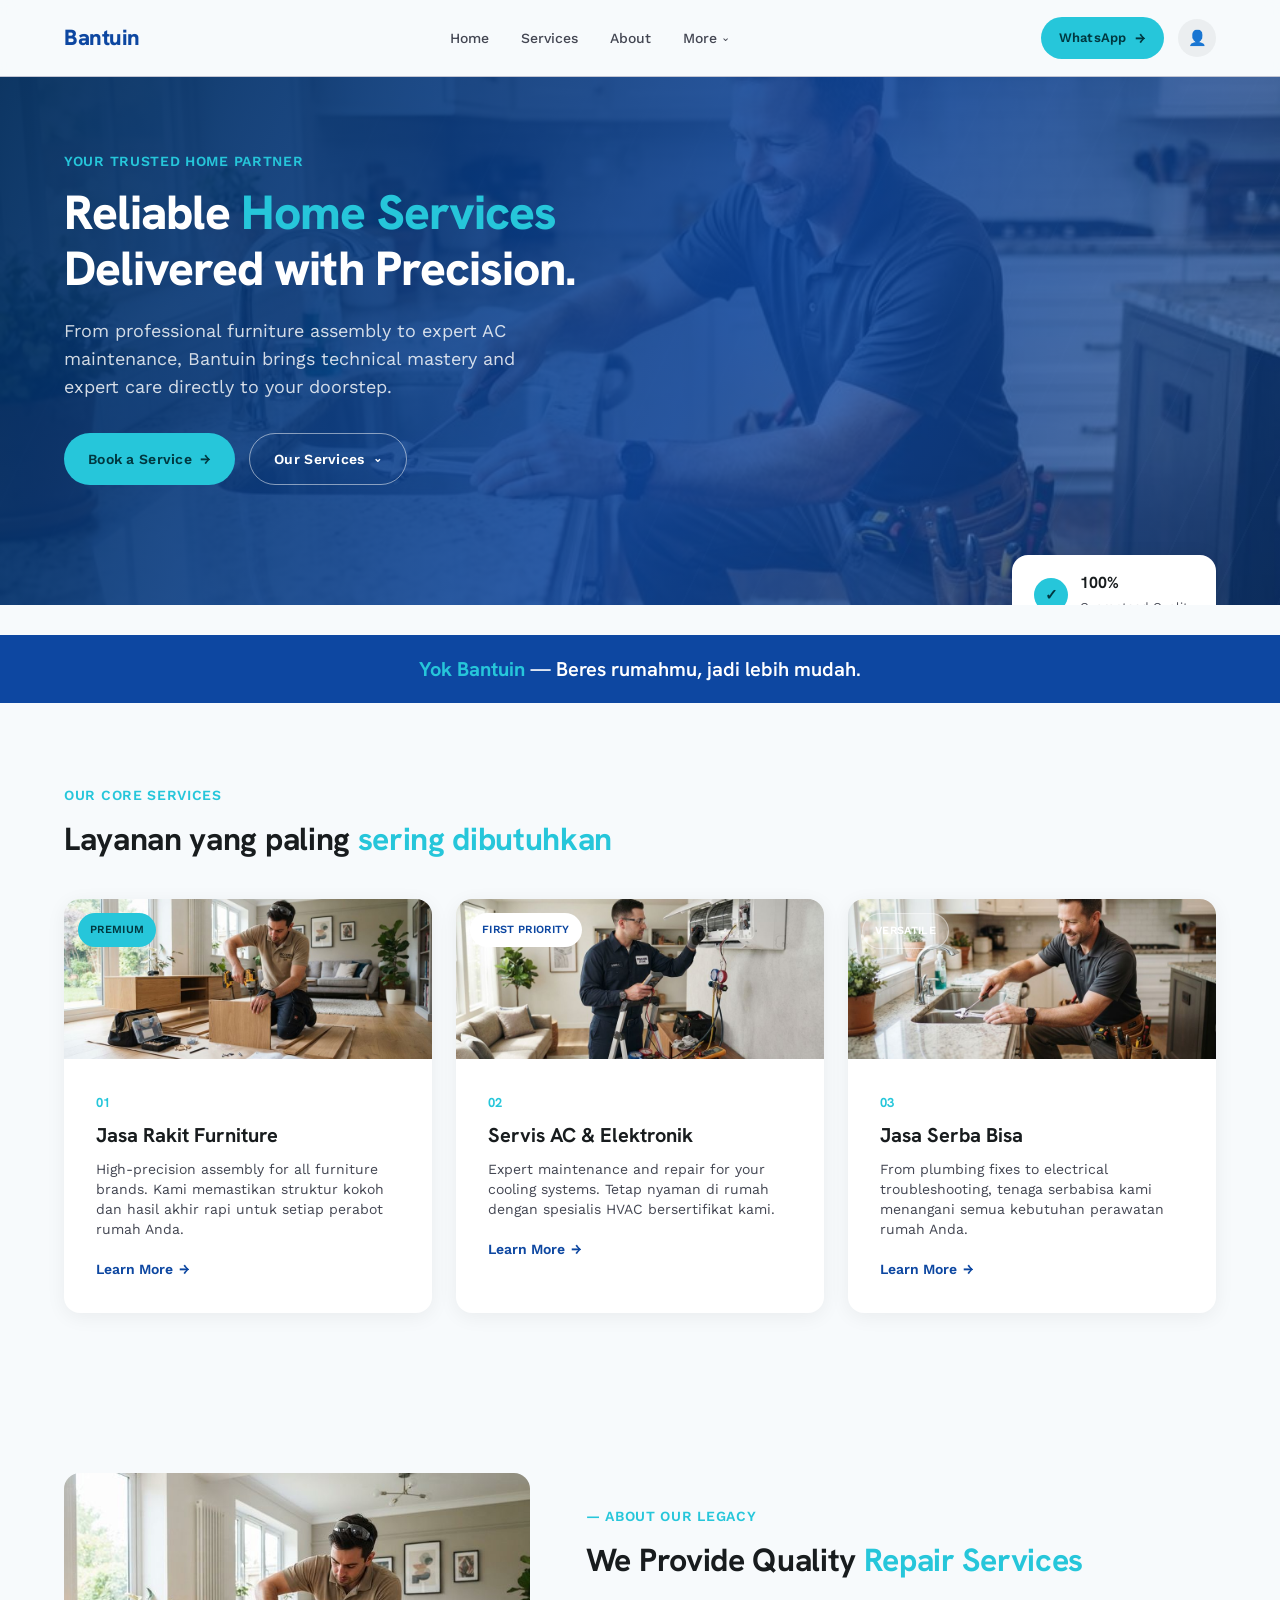
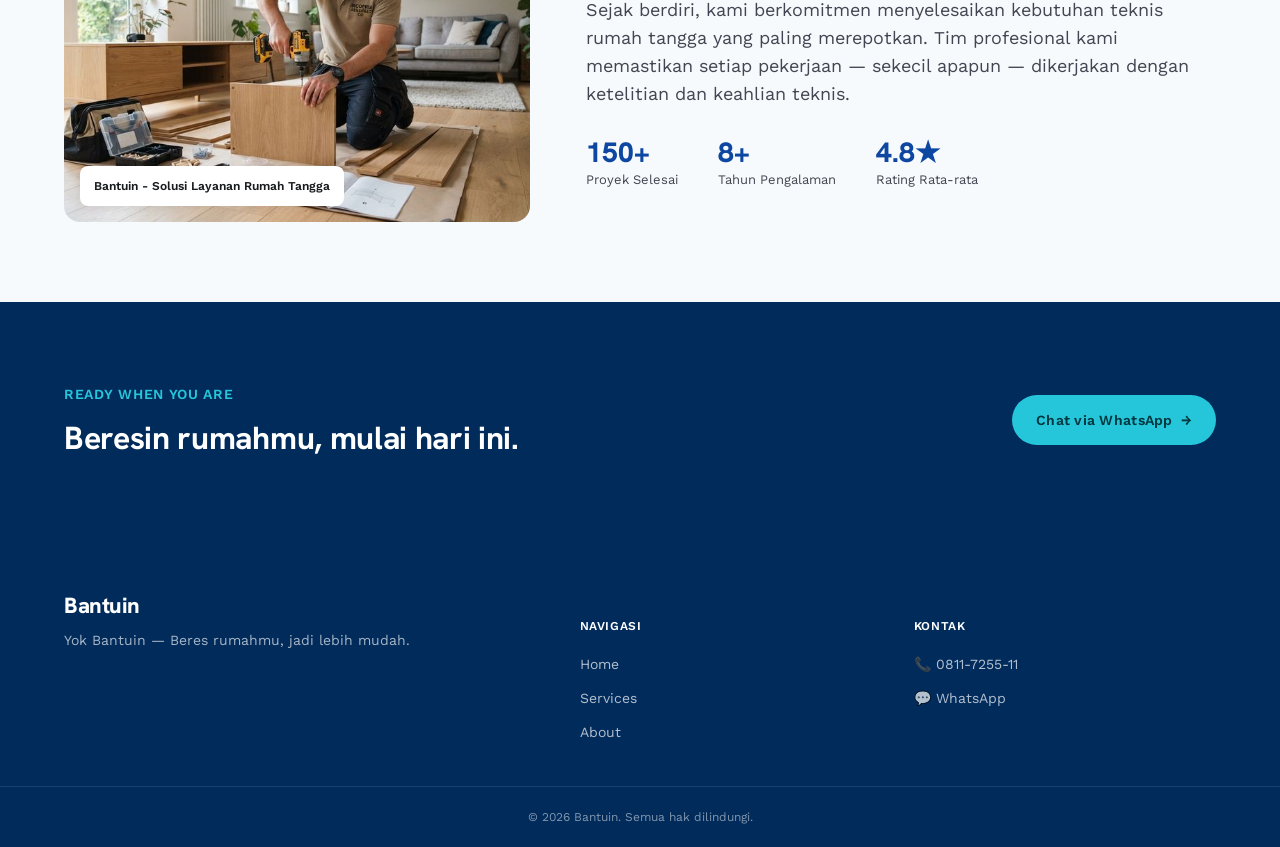
==== index.html @ ab995226 "Add files via upload" ====
<!DOCTYPE html>
<html lang="id">
<head>
<meta charset="UTF-8" />
<meta name="viewport" content="width=device-width, initial-scale=1.0" />
<title>Bantuin — Reliable Home Services, Delivered with Precision</title>
<link rel="preconnect" href="https://fonts.googleapis.com" />
<link rel="preconnect" href="https://fonts.gstatic.com" crossorigin />
<link href="https://fonts.googleapis.com/css2?family=Hanken+Grotesk:wght@600;700;800&family=Work+Sans:wght@400;500;600&display=swap" rel="stylesheet" />
<link rel="stylesheet" href="css/style.css" />
</head>
<body>

<header class="header">
  <div class="container header-inner">
    <a href="#" class="logo">Bantuin</a>
    <nav class="nav">
      <a href="#home">Home</a>
      <a href="#services">Services</a>
      <a href="#about">About</a>
      <div class="nav-more">
        More <span class="chev">⌄</span>
      </div>
    </nav>
    <div class="header-actions">
      <a class="btn btn-wa" href="https://wa.me/62811725511" target="_blank" rel="noopener">
        WhatsApp <span class="arrow">→</span>
      </a>
      <a class="icon-btn" href="#" aria-label="Akun">👤</a>
    </div>
  </div>
</header>

<main>

  <section class="hero" id="home">
    <div class="hero-bg">
      <img src="images/handyman.jpg" alt="Teknisi Bantuin sedang memperbaiki keran dapur" class="hero-bg-photo" />
      <div class="hero-bg-overlay"></div>
    </div>
    <div class="container hero-inner">
      <div class="hero-copy">
        <span class="eyebrow eyebrow-light">Your Trusted Home Partner</span>
        <h1 class="hero-title">
          Reliable <span class="accent">Home Services</span><br />
          Delivered with Precision.
        </h1>
        <p class="hero-sub">
          From professional furniture assembly to expert AC maintenance, Bantuin
          brings technical mastery and expert care directly to your doorstep.
        </p>
        <div class="hero-actions">
          <a class="btn btn-primary" href="#services">Book a Service <span class="arrow">→</span></a>
          <a class="btn btn-outline-light" href="#services">Our Services <span class="chev">⌄</span></a>
        </div>
      </div>
    </div>

    <div class="hero-badge">
      <span class="badge-icon">✓</span>
      <div>
        <div class="badge-title">100%</div>
        <div class="badge-sub">Guaranteed Quality</div>
      </div>
    </div>
  </section>

  <section class="tagline-banner">
    <div class="container">
      <p><strong>Yok Bantuin</strong> — Beres rumahmu, jadi lebih mudah.</p>
    </div>
  </section>

  <section class="section services" id="services">
    <div class="container">
      <span class="eyebrow">Our Core Services</span>
      <h2 class="section-title">Layanan yang paling <span class="accent">sering dibutuhkan</span></h2>

      <div class="service-grid">

        <article class="service-card">
          <div class="card-watermark">01</div>
          <div class="card-media">
            <span class="chip chip-premium">Premium</span>
            <img src="images/rakit-furniture.jpg" alt="Teknisi merakit furniture di rumah pelanggan" class="card-photo" />
          </div>
          <div class="card-body">
            <div class="card-num">01</div>
            <h3>Jasa Rakit Furniture</h3>
            <p>High-precision assembly for all furniture brands. Kami memastikan struktur kokoh dan hasil akhir rapi untuk setiap perabot rumah Anda.</p>
            <a class="learn-more" href="#">Learn More <span class="arrow">→</span></a>
          </div>
        </article>

        <article class="service-card">
          <div class="card-watermark">02</div>
          <div class="card-media">
            <span class="chip chip-priority">First Priority</span>
            <img src="images/servis-ac.jpg" alt="Teknisi memperbaiki dan servis unit AC" class="card-photo" />
          </div>
          <div class="card-body">
            <div class="card-num">02</div>
            <h3>Servis AC &amp; Elektronik</h3>
            <p>Expert maintenance and repair for your cooling systems. Tetap nyaman di rumah dengan spesialis HVAC bersertifikat kami.</p>
            <a class="learn-more" href="#">Learn More <span class="arrow">→</span></a>
          </div>
        </article>

        <article class="service-card">
          <div class="card-watermark">03</div>
          <div class="card-media">
            <span class="chip chip-versatile">Versatile</span>
            <img src="images/handyman.jpg" alt="Tukang serba bisa memperbaiki keran di dapur" class="card-photo" />
          </div>
          <div class="card-body">
            <div class="card-num">03</div>
            <h3>Jasa Serba Bisa</h3>
            <p>From plumbing fixes to electrical troubleshooting, tenaga serbabisa kami menangani semua kebutuhan perawatan rumah Anda.</p>
            <a class="learn-more" href="#">Learn More <span class="arrow">→</span></a>
          </div>
        </article>

      </div>
    </div>
  </section>

  <section class="section about" id="about">
    <div class="container about-grid">
      <div class="about-media">
        <img src="images/rakit-furniture.jpg" alt="Teknisi Bantuin merakit furniture dengan teliti" class="about-photo" />
        <div class="about-caption">Bantuin - Solusi Layanan Rumah Tangga</div>
      </div>
      <div class="about-copy">
        <span class="eyebrow">— About Our Legacy</span>
        <h2 class="section-title">We Provide Quality <span class="accent">Repair Services</span></h2>
        <p class="body-lg">
          Sejak berdiri, kami berkomitmen menyelesaikan kebutuhan teknis rumah tangga
          yang paling merepotkan. Tim profesional kami memastikan setiap pekerjaan —
          sekecil apapun — dikerjakan dengan ketelitian dan keahlian teknis.
        </p>
        <div class="about-stats">
          <div class="stat">
            <div class="stat-num">150+</div>
            <div class="stat-label">Proyek Selesai</div>
          </div>
          <div class="stat">
            <div class="stat-num">8+</div>
            <div class="stat-label">Tahun Pengalaman</div>
          </div>
          <div class="stat">
            <div class="stat-num">4.8★</div>
            <div class="stat-label">Rating Rata-rata</div>
          </div>
        </div>
      </div>
    </div>
  </section>

  <section class="section cta-final">
    <div class="container cta-final-inner">
      <div>
        <span class="eyebrow eyebrow-light">Ready When You Are</span>
        <h2 class="section-title cta-final-title">Beresin rumahmu, mulai hari ini.</h2>
      </div>
      <a class="btn btn-primary" href="https://wa.me/62811725511" target="_blank" rel="noopener">
        Chat via WhatsApp <span class="arrow">→</span>
      </a>
    </div>
  </section>

</main>

<footer class="footer">
  <div class="container footer-inner">
    <div class="footer-brand">
      <div class="logo logo-footer">Bantuin</div>
      <p>Yok Bantuin — Beres rumahmu, jadi lebih mudah.</p>
    </div>
    <div class="footer-col">
      <h5>Navigasi</h5>
      <a href="#home">Home</a>
      <a href="#services">Services</a>
      <a href="#about">About</a>
    </div>
    <div class="footer-col">
      <h5>Kontak</h5>
      <a href="tel:+62811725511">📞 0811-7255-11</a>
      <a href="https://wa.me/62811725511">💬 WhatsApp</a>
    </div>
  </div>
  <div class="footer-bottom">© 2026 Bantuin. Semua hak dilindungi.</div>
</footer>

</body>
</html>
---- css/style.css ----
:root {
  /* ---- Warna (dari DESIGN.md, prose brand section) ---- */
  --primary: #0D47A1;
  --primary-dark: #002B5B;
  --on-primary: #ffffff;
  --secondary: #26C6DA;
  --on-secondary: #003840;
  --tertiary: #002B5B;
  --on-tertiary: #ffffff;
  --neutral: #F4F7F9;

  /* ---- Surface tokens (dari YAML) ---- */
  --surface: #f7fafc;
  --surface-container-lowest: #ffffff;
  --surface-container-low: #f1f4f6;
  --surface-container: #ebeef0;
  --surface-container-high: #e5e9eb;
  --on-surface: #181c1e;
  --on-surface-variant: #434652;
  --outline: #737783;
  --outline-variant: #c3c6d4;

  /* ---- Radius (dari YAML) ---- */
  --radius-sm: 0.25rem;
  --radius: 0.5rem;
  --radius-md: 0.75rem;
  --radius-lg: 1rem;
  --radius-xl: 1.5rem;
  --radius-full: 9999px;

  /* ---- Spacing (dari YAML) ---- */
  --container-max: 1280px;
  --gutter: 24px;
  --margin-desktop: 64px;
  --margin-mobile: 20px;
  --section-gap: 80px;
  --card-padding: 32px;
}

* { box-sizing: border-box; }
html { scroll-behavior: smooth; }
body {
  margin: 0;
  background: var(--surface);
  color: var(--on-surface);
  font-family: "Work Sans", sans-serif;
  font-size: 16px;
  line-height: 24px;
}
a { text-decoration: none; color: inherit; }
h1, h2, h3 { font-family: "Hanken Grotesk", sans-serif; margin: 0; }
p { margin: 0; }

.container {
  max-width: var(--container-max);
  margin: 0 auto;
  padding: 0 var(--margin-mobile);
}
@media (min-width: 900px) {
  .container { padding: 0 var(--margin-desktop); }
}

/* ---------- Eyebrow / label ---------- */
.eyebrow {
  display: inline-block;
  font-family: "Work Sans", sans-serif;
  font-size: 14px;
  font-weight: 600;
  letter-spacing: 0.05em;
  text-transform: uppercase;
  color: var(--secondary);
  margin-bottom: 12px;
}
.eyebrow-light { color: var(--secondary); }

.accent { color: var(--secondary); }

.section-title {
  font-size: 32px;
  font-weight: 700;
  line-height: 40px;
  letter-spacing: -0.01em;
  color: var(--on-surface);
  margin-bottom: 16px;
  max-width: 640px;
}

/* ---------- Buttons ---------- */
.btn {
  display: inline-flex;
  align-items: center;
  gap: 8px;
  padding: 13px 24px;
  border-radius: var(--radius-full);
  font-family: "Work Sans", sans-serif;
  font-weight: 600;
  font-size: 14px;
  letter-spacing: 0.02em;
  white-space: nowrap;
  border: none;
  cursor: pointer;
}
.btn-primary {
  background: var(--secondary);
  color: var(--on-secondary);
}
.btn-primary:hover { filter: brightness(0.95); }
.btn-outline-light {
  background: transparent;
  border: 1.5px solid rgba(255,255,255,0.5);
  color: #fff;
}
.btn-outline-light:hover { background: rgba(255,255,255,0.1); }
.btn-wa {
  background: var(--secondary);
  color: var(--on-secondary);
  padding: 9px 18px;
  font-size: 13px;
}
.icon-btn {
  width: 38px; height: 38px;
  border-radius: 50%;
  background: var(--surface-container);
  display: flex; align-items: center; justify-content: center;
  font-size: 15px;
}
.arrow { font-size: 14px; }
.chev { font-size: 11px; }

/* ---------- Header ---------- */
.header {
  position: sticky;
  top: 0;
  z-index: 100;
  background: rgba(247, 250, 252, 0.9);
  backdrop-filter: blur(8px);
  border-bottom: 1px solid var(--outline-variant);
}
.header-inner {
  display: flex;
  align-items: center;
  justify-content: space-between;
  height: 76px;
  gap: 20px;
}
.logo {
  font-family: "Hanken Grotesk", sans-serif;
  font-weight: 800;
  font-size: 22px;
  color: var(--primary);
  letter-spacing: -0.02em;
}
.nav {
  display: flex;
  align-items: center;
  gap: 32px;
  font-size: 14px;
  font-weight: 500;
  color: var(--on-surface-variant);
}
.nav-more { display: flex; align-items: center; gap: 4px; cursor: pointer; }
.header-actions { display: flex; align-items: center; gap: 14px; }

/* ---------- Hero ---------- */
.hero {
  position: relative;
  overflow: hidden;
  padding: 72px 0 120px;
}
.hero-bg {
  position: absolute;
  inset: 0;
  z-index: 0;
  overflow: hidden;
}
.hero-bg-photo {
  width: 100%;
  height: 100%;
  object-fit: cover;
  display: block;
}
.hero-bg-overlay {
  position: absolute;
  inset: 0;
  background:
    linear-gradient(120deg, rgba(0,43,91,0.94) 0%, rgba(13,71,161,0.85) 55%, rgba(13,71,161,0.55) 100%),
    repeating-linear-gradient(115deg, rgba(255,255,255,0.03) 0 2px, transparent 2px 60px);
}
.hero-inner { position: relative; z-index: 1; }
.hero-copy { max-width: 620px; }
.hero-title {
  font-size: 48px;
  font-weight: 800;
  line-height: 56px;
  letter-spacing: -0.02em;
  color: #fff;
  margin-bottom: 20px;
}
.hero-sub {
  font-family: "Work Sans", sans-serif;
  font-size: 18px;
  line-height: 28px;
  color: rgba(255,255,255,0.82);
  max-width: 480px;
  margin-bottom: 32px;
}
.hero-actions { display: flex; gap: 14px; flex-wrap: wrap; }

.hero-badge {
  position: absolute;
  z-index: 2;
  right: var(--margin-mobile);
  bottom: -30px;
  background: var(--surface-container-lowest);
  border-radius: var(--radius-lg);
  box-shadow: 0 4px 20px rgba(0,0,0,0.10);
  padding: 16px 22px;
  display: flex;
  align-items: center;
  gap: 12px;
}
@media (min-width: 900px) {
  .hero-badge { right: var(--margin-desktop); }
}
.badge-icon {
  width: 34px; height: 34px;
  border-radius: 50%;
  background: var(--secondary);
  color: var(--on-secondary);
  display: flex; align-items: center; justify-content: center;
  font-size: 15px; font-weight: 700;
}
.badge-title { font-family: "Hanken Grotesk", sans-serif; font-weight: 700; font-size: 16px; color: var(--on-surface); }
.badge-sub { font-size: 12px; color: var(--on-surface-variant); }

/* ---------- Tagline banner ---------- */
.tagline-banner {
  background: var(--primary);
  padding: 22px 0;
  margin-top: 30px;
}
.tagline-banner p {
  color: #fff;
  font-family: "Hanken Grotesk", sans-serif;
  font-size: 20px;
  font-weight: 600;
  text-align: center;
}
.tagline-banner strong { color: var(--secondary); }

/* ---------- Sections ---------- */
.section { padding: var(--section-gap) 0; }

/* ---------- Service cards ---------- */
.service-grid {
  display: grid;
  grid-template-columns: repeat(3, 1fr);
  gap: var(--gutter);
  margin-top: 40px;
}
.service-card {
  position: relative;
  background: var(--surface-container-lowest);
  border-radius: var(--radius-lg);
  overflow: hidden;
  box-shadow: 0 4px 20px rgba(0,0,0,0.06);
}
.card-watermark {
  position: absolute;
  top: -18px; right: 6px;
  font-family: "Hanken Grotesk", sans-serif;
  font-size: 96px;
  font-weight: 800;
  color: var(--surface-container);
  z-index: 0;
  line-height: 1;
  user-select: none;
}
.card-media {
  position: relative;
  height: 160px;
  background: linear-gradient(135deg, var(--tertiary), var(--primary));
  overflow: hidden;
}
.media-icon { font-size: 44px; display: flex; align-items: center; justify-content: center; height: 100%; }
.card-photo {
  width: 100%;
  height: 100%;
  object-fit: cover;
  display: block;
}
.chip {
  position: absolute;
  top: 14px; left: 14px;
  font-size: 11px;
  font-weight: 600;
  letter-spacing: 0.03em;
  text-transform: uppercase;
  padding: 5px 12px;
  border-radius: var(--radius-full);
}
.chip-premium { background: var(--secondary); color: var(--on-secondary); }
.chip-priority { background: #fff; color: var(--primary); }
.chip-versatile { background: rgba(255,255,255,0.2); color: #fff; border: 1px solid rgba(255,255,255,0.4); }

.card-body { position: relative; z-index: 1; padding: var(--card-padding); }
.card-num {
  font-family: "Hanken Grotesk", sans-serif;
  font-size: 13px;
  font-weight: 700;
  color: var(--secondary);
  margin-bottom: 6px;
}
.card-body h3 {
  font-size: 20px;
  font-weight: 700;
  line-height: 28px;
  margin-bottom: 10px;
  color: var(--on-surface);
}
.card-body p {
  font-size: 14px;
  line-height: 20px;
  color: var(--on-surface-variant);
  margin-bottom: 18px;
}
.learn-more {
  font-size: 14px;
  font-weight: 600;
  color: var(--primary);
  display: inline-flex;
  align-items: center;
  gap: 6px;
}

/* ---------- About ---------- */
.about-grid {
  display: grid;
  grid-template-columns: 0.85fr 1.15fr;
  gap: 56px;
  align-items: center;
}
.about-media {
  position: relative;
  background: var(--surface-container-high);
  border-radius: var(--radius-lg);
  aspect-ratio: 4 / 3;
  overflow: hidden;
}
.about-photo {
  width: 100%;
  height: 100%;
  object-fit: cover;
  display: block;
}
.about-caption {
  position: absolute;
  left: 16px; bottom: 16px;
  background: var(--surface-container-lowest);
  padding: 8px 14px;
  border-radius: var(--radius);
  font-size: 12px;
  font-weight: 600;
  color: var(--on-surface);
  box-shadow: 0 2px 10px rgba(0,0,0,0.08);
}
.about-copy .body-lg {
  font-size: 18px;
  line-height: 28px;
  color: var(--on-surface-variant);
  margin-bottom: 32px;
}
.about-stats {
  display: flex;
  gap: 40px;
}
.stat-num {
  font-family: "Hanken Grotesk", sans-serif;
  font-size: 28px;
  font-weight: 800;
  color: var(--primary);
}
.stat-label { font-size: 13px; color: var(--on-surface-variant); margin-top: 4px; }

/* ---------- CTA final ---------- */
.cta-final { background: var(--tertiary); }
.cta-final-inner {
  display: flex;
  align-items: center;
  justify-content: space-between;
  flex-wrap: wrap;
  gap: 24px;
}
.cta-final-title { color: #fff; margin-bottom: 0; }

/* ---------- Footer ---------- */
.footer {
  background: var(--primary-dark);
  color: rgba(255,255,255,0.75);
  padding-top: 56px;
}
.footer-inner {
  display: grid;
  grid-template-columns: 1.6fr 1fr 1fr;
  gap: 32px;
  padding-bottom: 32px;
}
.logo-footer { color: #fff; margin-bottom: 10px; }
.footer-brand p { font-size: 14px; color: rgba(255,255,255,0.65); }
.footer-col h5 {
  font-family: "Work Sans", sans-serif;
  font-size: 12px;
  font-weight: 600;
  letter-spacing: 0.05em;
  text-transform: uppercase;
  color: #fff;
  margin-bottom: 14px;
}
.footer-col a {
  display: block;
  font-size: 14px;
  margin-bottom: 10px;
  color: rgba(255,255,255,0.7);
}
.footer-bottom {
  border-top: 1px solid rgba(255,255,255,0.1);
  text-align: center;
  font-size: 12px;
  padding: 18px;
  color: rgba(255,255,255,0.5);
}

/* ---------- Responsive ---------- */
@media (max-width: 900px) {
  .nav { display: none; }
  .hero-title { font-size: 28px; line-height: 36px; }
  .hero-sub { font-size: 16px; line-height: 24px; }
  .service-grid { grid-template-columns: 1fr; }
  .about-grid { grid-template-columns: 1fr; }
  .footer-inner { grid-template-columns: 1fr; }
  .hero-badge { position: static; margin: 32px var(--margin-mobile) 0; }
  .hero { padding-bottom: 60px; }
}
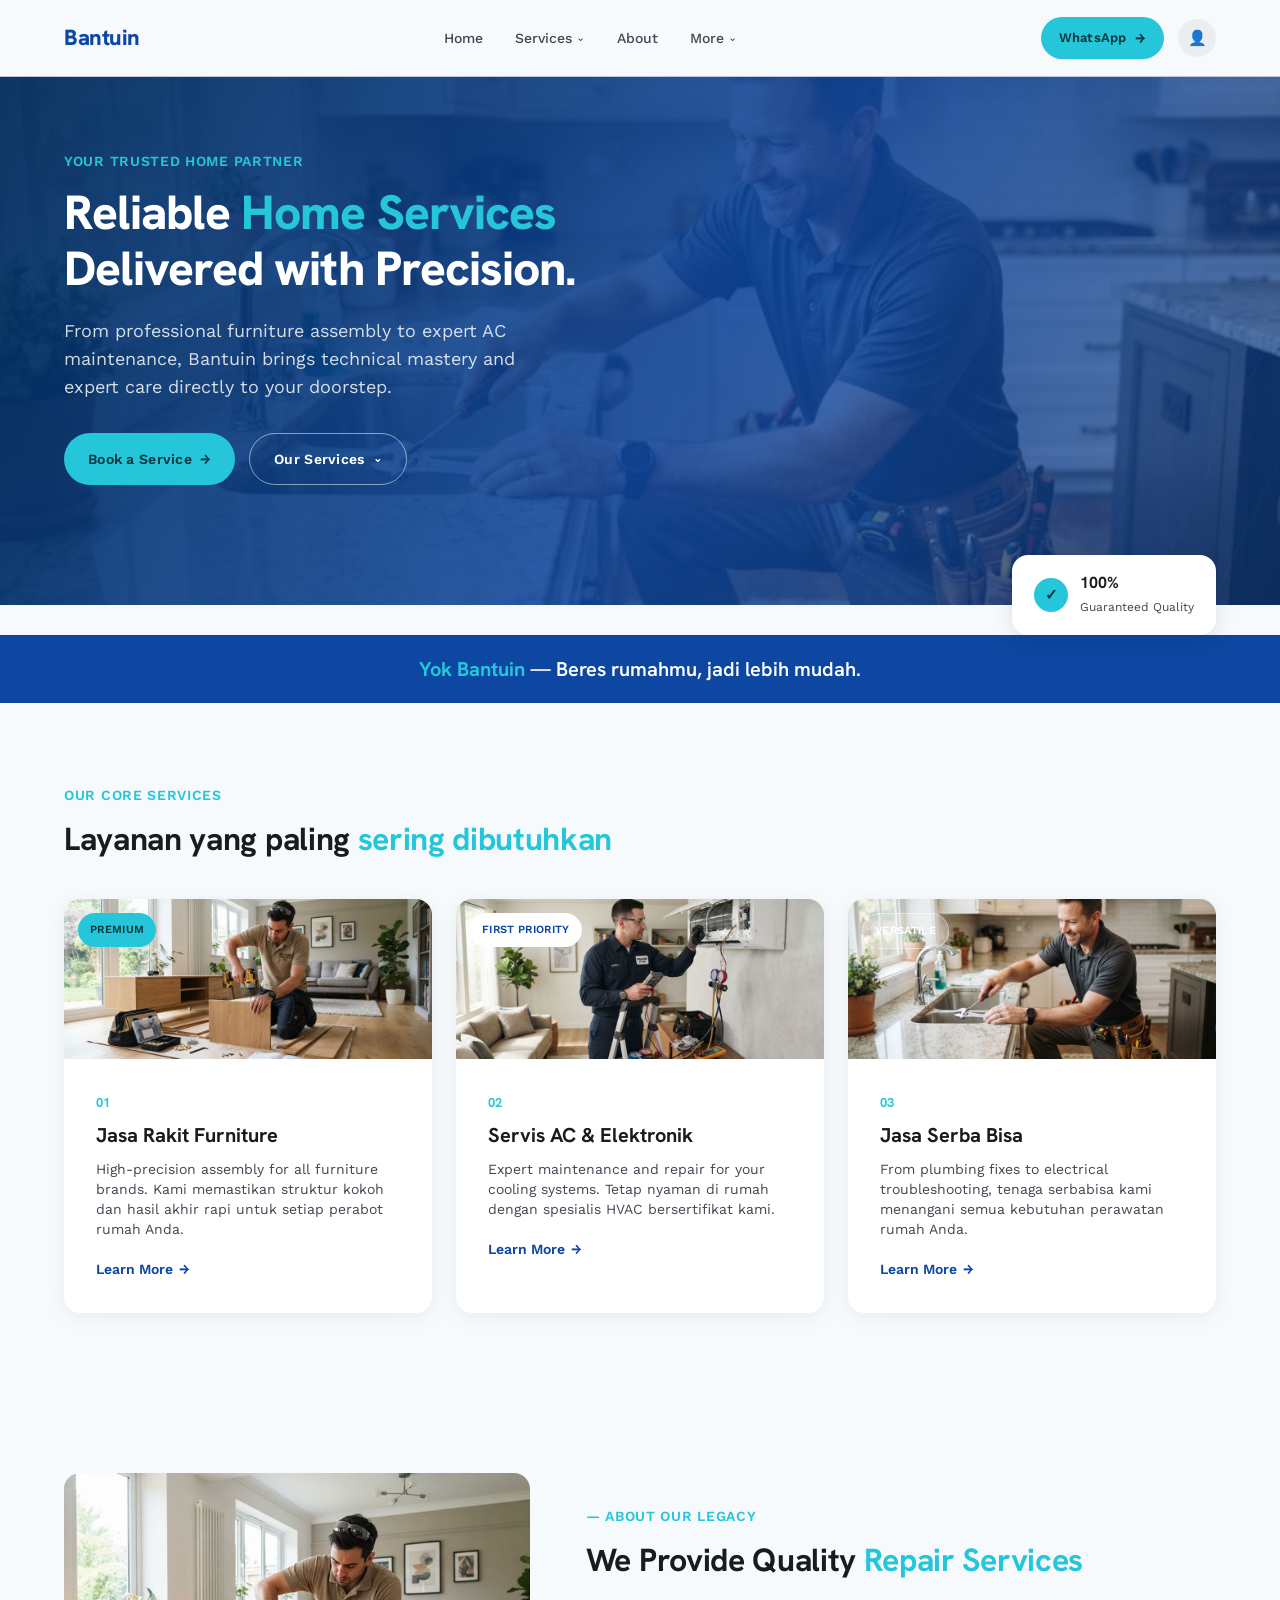
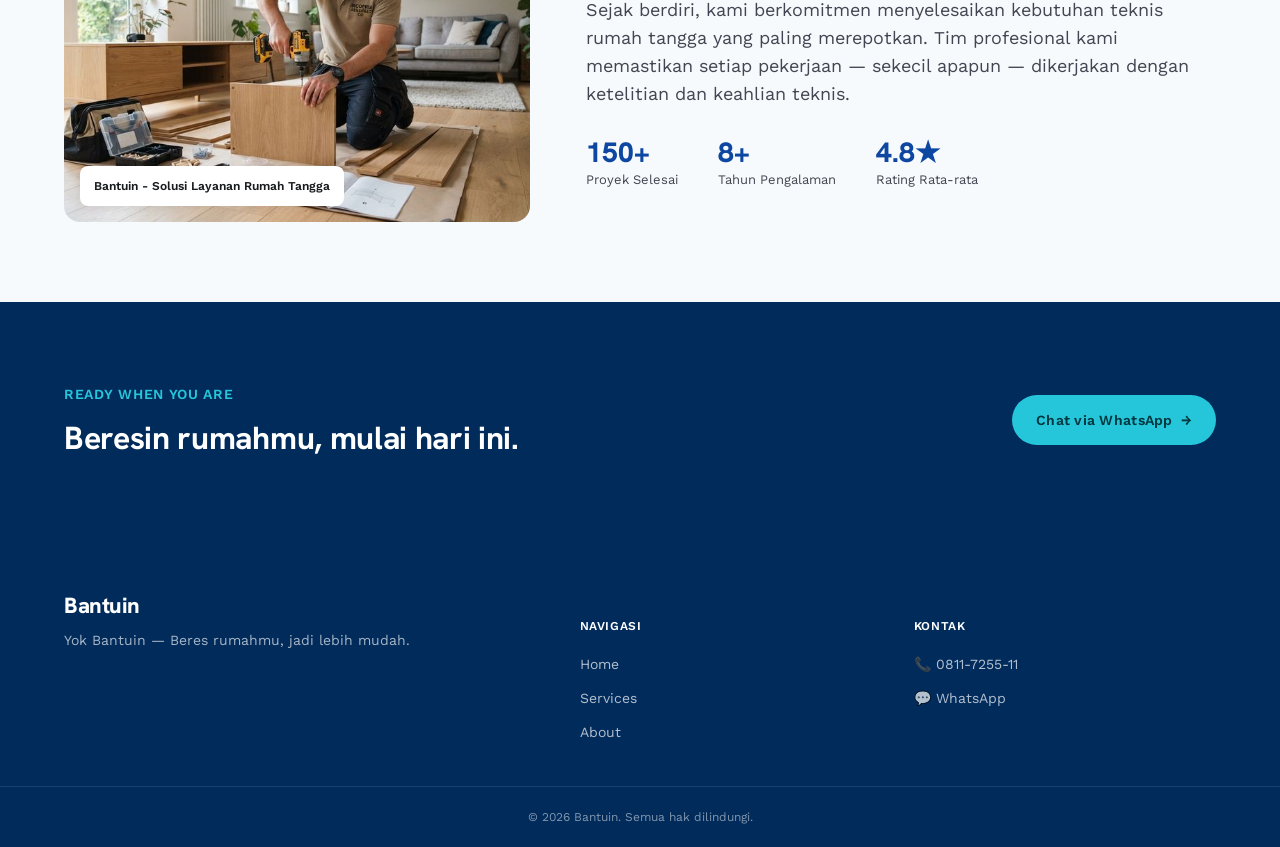
==== commit ec438cc6: "Add files via upload" ====
--- a/index.html
+++ b/index.html
@@ -13,11 +13,18 @@
 
 <header class="header">
   <div class="container header-inner">
-    <a href="#" class="logo">Bantuin</a>
+    <a href="index.html" class="logo">Bantuin</a>
     <nav class="nav">
-      <a href="#home">Home</a>
-      <a href="#services">Services</a>
-      <a href="#about">About</a>
+      <a href="index.html#home">Home</a>
+      <div class="nav-item has-dropdown">
+        <a href="index.html#services">Services <span class="chev">⌄</span></a>
+        <div class="dropdown-menu">
+          <a href="jasa-rakit.html">🪑 Jasa Rakit</a>
+          <a href="servis-ac.html">❄️ Servis AC</a>
+          <a href="serba-bisa.html">🔧 Serba Bisa</a>
+        </div>
+      </div>
+      <a href="index.html#about">About</a>
       <div class="nav-more">
         More <span class="chev">⌄</span>
       </div>
@@ -78,7 +85,7 @@
 
       <div class="service-grid">
 
-        <article class="service-card">
+        <article class="service-card" id="jasa-rakit">
           <div class="card-watermark">01</div>
           <div class="card-media">
             <span class="chip chip-premium">Premium</span>
@@ -88,11 +95,11 @@
             <div class="card-num">01</div>
             <h3>Jasa Rakit Furniture</h3>
             <p>High-precision assembly for all furniture brands. Kami memastikan struktur kokoh dan hasil akhir rapi untuk setiap perabot rumah Anda.</p>
-            <a class="learn-more" href="#">Learn More <span class="arrow">→</span></a>
+            <a class="learn-more" href="jasa-rakit.html">Learn More <span class="arrow">→</span></a>
           </div>
         </article>
 
-        <article class="service-card">
+        <article class="service-card" id="servis-ac">
           <div class="card-watermark">02</div>
           <div class="card-media">
             <span class="chip chip-priority">First Priority</span>
@@ -102,11 +109,11 @@
             <div class="card-num">02</div>
             <h3>Servis AC &amp; Elektronik</h3>
             <p>Expert maintenance and repair for your cooling systems. Tetap nyaman di rumah dengan spesialis HVAC bersertifikat kami.</p>
-            <a class="learn-more" href="#">Learn More <span class="arrow">→</span></a>
+            <a class="learn-more" href="servis-ac.html">Learn More <span class="arrow">→</span></a>
           </div>
         </article>
 
-        <article class="service-card">
+        <article class="service-card" id="serba-bisa">
           <div class="card-watermark">03</div>
           <div class="card-media">
             <span class="chip chip-versatile">Versatile</span>
@@ -116,7 +123,7 @@
             <div class="card-num">03</div>
             <h3>Jasa Serba Bisa</h3>
             <p>From plumbing fixes to electrical troubleshooting, tenaga serbabisa kami menangani semua kebutuhan perawatan rumah Anda.</p>
-            <a class="learn-more" href="#">Learn More <span class="arrow">→</span></a>
+            <a class="learn-more" href="serba-bisa.html">Learn More <span class="arrow">→</span></a>
           </div>
         </article>
 
--- a/css/style.css
+++ b/css/style.css
@@ -158,13 +158,49 @@
   font-weight: 500;
   color: var(--on-surface-variant);
 }
+.nav-item { position: relative; }
+.nav-item > a { display: flex; align-items: center; gap: 4px; }
+.dropdown-menu {
+  position: absolute;
+  top: calc(100% + 14px);
+  left: 50%;
+  transform: translateX(-50%) translateY(4px);
+  background: var(--surface-container-lowest);
+  border-radius: var(--radius-md);
+  box-shadow: 0 4px 20px rgba(0,0,0,0.12);
+  min-width: 170px;
+  padding: 8px;
+  opacity: 0;
+  visibility: hidden;
+  transition: opacity 0.15s ease, transform 0.15s ease, visibility 0.15s;
+  z-index: 200;
+}
+.nav-item.has-dropdown:hover .dropdown-menu,
+.nav-item.has-dropdown:focus-within .dropdown-menu {
+  opacity: 1;
+  visibility: visible;
+  transform: translateX(-50%) translateY(0);
+}
+.dropdown-menu a {
+  display: flex;
+  align-items: center;
+  gap: 8px;
+  padding: 9px 12px;
+  border-radius: var(--radius-sm);
+  font-size: 13.5px;
+  color: var(--on-surface-variant);
+  white-space: nowrap;
+}
+.dropdown-menu a:hover {
+  background: var(--surface-container);
+  color: var(--primary);
+}
 .nav-more { display: flex; align-items: center; gap: 4px; cursor: pointer; }
 .header-actions { display: flex; align-items: center; gap: 14px; }
 
 /* ---------- Hero ---------- */
 .hero {
   position: relative;
-  overflow: hidden;
   padding: 72px 0 120px;
 }
 .hero-bg {
@@ -264,6 +300,7 @@
   border-radius: var(--radius-lg);
   overflow: hidden;
   box-shadow: 0 4px 20px rgba(0,0,0,0.06);
+  scroll-margin-top: 96px;
 }
 .card-watermark {
   position: absolute;
@@ -441,3 +478,129 @@
   .hero-badge { position: static; margin: 32px var(--margin-mobile) 0; }
   .hero { padding-bottom: 60px; }
 }
+
+/* ---------- Halaman Detail Layanan ---------- */
+.breadcrumb {
+  font-size: 13px;
+  color: rgba(255,255,255,0.75);
+  margin-bottom: 16px;
+}
+.breadcrumb a { color: rgba(255,255,255,0.75); }
+.breadcrumb a:hover { color: #fff; }
+.breadcrumb .sep { margin: 0 6px; opacity: 0.6; }
+
+.page-hero {
+  position: relative;
+  padding: 44px 0 64px;
+}
+.page-hero-bg {
+  position: absolute;
+  inset: 0;
+  z-index: 0;
+  overflow: hidden;
+}
+.page-hero-bg img {
+  width: 100%; height: 100%;
+  object-fit: cover;
+  display: block;
+}
+.page-hero-bg .overlay {
+  position: absolute; inset: 0;
+  background: linear-gradient(120deg, rgba(0,43,91,0.92) 0%, rgba(13,71,161,0.82) 60%, rgba(13,71,161,0.5) 100%);
+}
+.page-hero-inner { position: relative; z-index: 1; max-width: 640px; }
+.page-hero-title {
+  font-size: 36px;
+  font-weight: 800;
+  line-height: 44px;
+  letter-spacing: -0.02em;
+  color: #fff;
+  margin-bottom: 14px;
+}
+.page-hero-sub {
+  font-size: 16px;
+  line-height: 26px;
+  color: rgba(255,255,255,0.85);
+}
+
+/* Brand chips (jasa rakit furniture) */
+.brand-row { display: flex; flex-wrap: wrap; gap: 12px; margin-top: 18px; }
+.brand-chip {
+  background: var(--surface-container-lowest);
+  border: 1px solid var(--outline-variant);
+  border-radius: var(--radius-full);
+  padding: 10px 20px;
+  font-family: "Hanken Grotesk", sans-serif;
+  font-weight: 700;
+  font-size: 14px;
+  color: var(--on-surface);
+}
+
+/* Tabel harga */
+.price-table {
+  width: 100%;
+  border-collapse: collapse;
+  background: var(--surface-container-lowest);
+  border-radius: var(--radius-md);
+  overflow: hidden;
+  box-shadow: 0 4px 20px rgba(0,0,0,0.06);
+}
+.price-table th {
+  text-align: left;
+  font-size: 12px;
+  text-transform: uppercase;
+  letter-spacing: 0.04em;
+  color: var(--on-surface-variant);
+  background: var(--surface-container-low);
+  padding: 12px 20px;
+}
+.price-table td {
+  padding: 14px 20px;
+  font-size: 14px;
+  border-top: 1px solid var(--outline-variant);
+  color: var(--on-surface);
+}
+.price-table td.price { font-weight: 700; color: var(--primary); white-space: nowrap; }
+
+/* Grid sub-layanan (jasa serba bisa) */
+.subservice-grid {
+  display: grid;
+  grid-template-columns: repeat(3, 1fr);
+  gap: 14px;
+}
+.subservice-card {
+  background: var(--surface-container-lowest);
+  border: 1px solid var(--outline-variant);
+  border-radius: var(--radius-md);
+  padding: 20px;
+}
+.subservice-icon { font-size: 26px; margin-bottom: 10px; }
+.subservice-card h4 { font-size: 15px; font-weight: 700; margin-bottom: 6px; color: var(--on-surface); }
+.subservice-card p { font-size: 12.5px; color: var(--on-surface-variant); line-height: 1.5; margin-bottom: 10px; }
+.subservice-price { font-size: 13px; font-weight: 700; color: var(--primary); }
+
+/* Steps "cara pesan" */
+.step-row { display: grid; grid-template-columns: repeat(3, 1fr); gap: 16px; }
+.step-item { text-align: center; }
+.step-circle {
+  width: 44px; height: 44px;
+  border-radius: 50%;
+  background: var(--secondary);
+  color: var(--on-secondary);
+  display: flex; align-items: center; justify-content: center;
+  font-family: "Hanken Grotesk", sans-serif;
+  font-weight: 800;
+  font-size: 16px;
+  margin: 0 auto 12px;
+}
+.step-item h5 { font-size: 14px; font-weight: 700; margin-bottom: 6px; }
+.step-item p { font-size: 12.5px; color: var(--on-surface-variant); line-height: 1.5; }
+
+@media (max-width: 900px) {
+  .subservice-grid { grid-template-columns: 1fr 1fr; }
+  .step-row { grid-template-columns: 1fr; }
+  .page-hero-title { font-size: 28px; line-height: 36px; }
+}
+@media (max-width: 600px) {
+  .subservice-grid { grid-template-columns: 1fr; }
+}
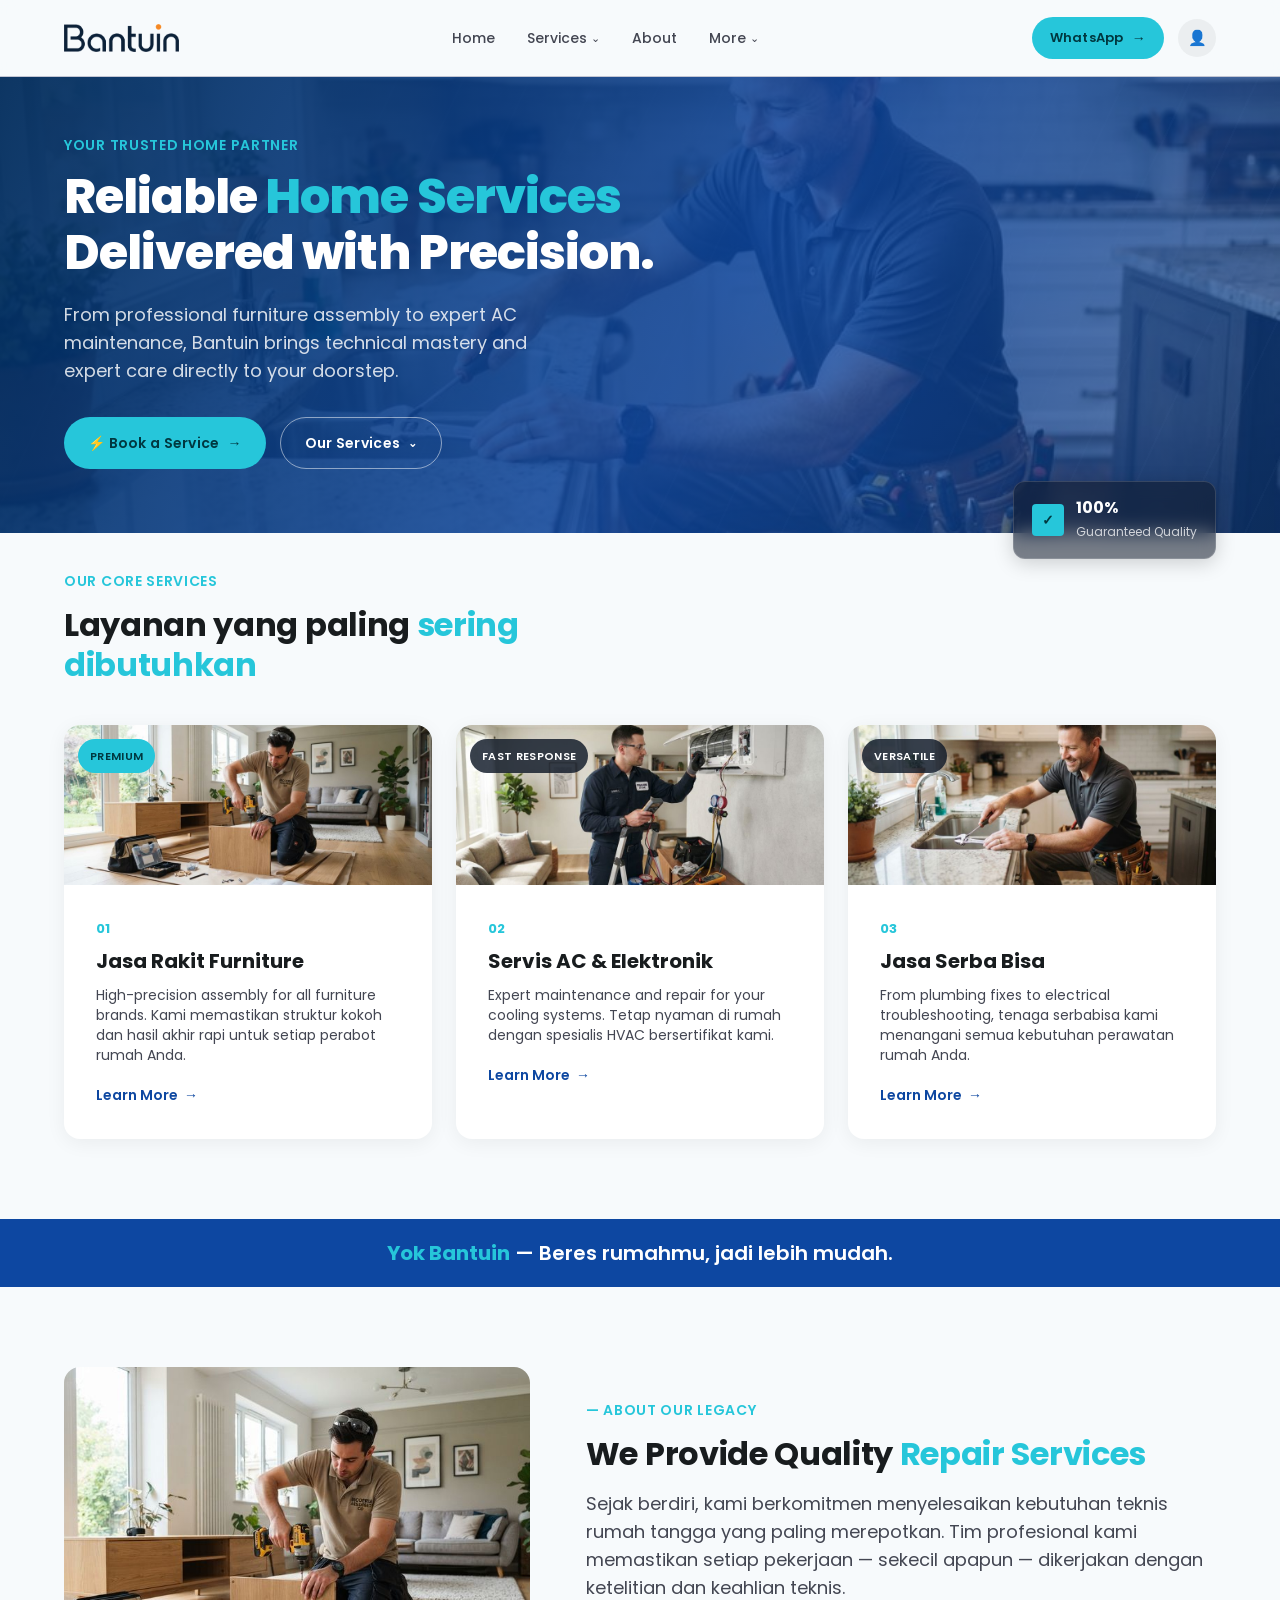
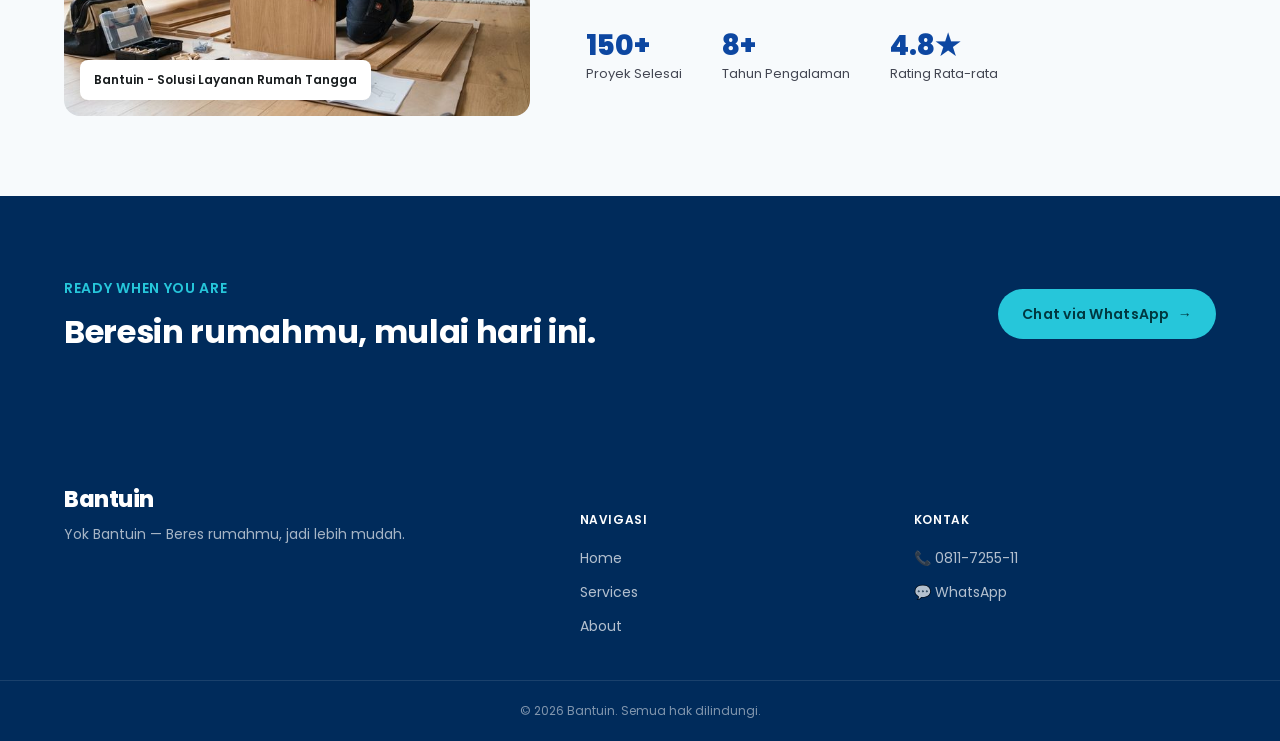
==== commit 86d58a71: "Add files via upload" ====
--- a/index.html
+++ b/index.html
@@ -6,14 +6,14 @@
 <title>Bantuin — Reliable Home Services, Delivered with Precision</title>
 <link rel="preconnect" href="https://fonts.googleapis.com" />
 <link rel="preconnect" href="https://fonts.gstatic.com" crossorigin />
-<link href="https://fonts.googleapis.com/css2?family=Hanken+Grotesk:wght@600;700;800&family=Work+Sans:wght@400;500;600&display=swap" rel="stylesheet" />
+<link href="https://fonts.googleapis.com/css2?family=Poppins:wght@400;500;600;700;800&display=swap" rel="stylesheet" />
 <link rel="stylesheet" href="css/style.css" />
 </head>
 <body>
 
 <header class="header">
   <div class="container header-inner">
-    <a href="index.html" class="logo">Bantuin</a>
+    <a href="index.html" class="logo"><img src="images/logo-bantuin.png" alt="Bantuin" class="logo-img" /></a>
     <nav class="nav">
       <a href="index.html#home">Home</a>
       <div class="nav-item has-dropdown">
@@ -57,7 +57,7 @@
           brings technical mastery and expert care directly to your doorstep.
         </p>
         <div class="hero-actions">
-          <a class="btn btn-primary" href="#services">Book a Service <span class="arrow">→</span></a>
+          <a class="btn btn-primary" href="#services">⚡ Book a Service <span class="arrow">→</span></a>
           <a class="btn btn-outline-light" href="#services">Our Services <span class="chev">⌄</span></a>
         </div>
       </div>
@@ -72,12 +72,6 @@
     </div>
   </section>
 
-  <section class="tagline-banner">
-    <div class="container">
-      <p><strong>Yok Bantuin</strong> — Beres rumahmu, jadi lebih mudah.</p>
-    </div>
-  </section>
-
   <section class="section services" id="services">
     <div class="container">
       <span class="eyebrow">Our Core Services</span>
@@ -102,7 +96,7 @@
         <article class="service-card" id="servis-ac">
           <div class="card-watermark">02</div>
           <div class="card-media">
-            <span class="chip chip-priority">First Priority</span>
+            <span class="chip chip-priority">Fast Response</span>
             <img src="images/servis-ac.jpg" alt="Teknisi memperbaiki dan servis unit AC" class="card-photo" />
           </div>
           <div class="card-body">
@@ -128,6 +122,12 @@
         </article>
 
       </div>
+    </div>
+  </section>
+
+  <section class="tagline-banner">
+    <div class="container">
+      <p><strong>Yok Bantuin</strong> — Beres rumahmu, jadi lebih mudah.</p>
     </div>
   </section>
 
--- a/css/style.css
+++ b/css/style.css
@@ -43,12 +43,12 @@
   margin: 0;
   background: var(--surface);
   color: var(--on-surface);
-  font-family: "Work Sans", sans-serif;
+  font-family: "Poppins", sans-serif;
   font-size: 16px;
   line-height: 24px;
 }
 a { text-decoration: none; color: inherit; }
-h1, h2, h3 { font-family: "Hanken Grotesk", sans-serif; margin: 0; }
+h1, h2, h3 { font-family: "Poppins", sans-serif; margin: 0; }
 p { margin: 0; }
 
 .container {
@@ -63,7 +63,7 @@
 /* ---------- Eyebrow / label ---------- */
 .eyebrow {
   display: inline-block;
-  font-family: "Work Sans", sans-serif;
+  font-family: "Poppins", sans-serif;
   font-size: 14px;
   font-weight: 600;
   letter-spacing: 0.05em;
@@ -92,7 +92,7 @@
   gap: 8px;
   padding: 13px 24px;
   border-radius: var(--radius-full);
-  font-family: "Work Sans", sans-serif;
+  font-family: "Poppins", sans-serif;
   font-weight: 600;
   font-size: 14px;
   letter-spacing: 0.02em;
@@ -144,11 +144,18 @@
   gap: 20px;
 }
 .logo {
-  font-family: "Hanken Grotesk", sans-serif;
+  font-family: "Poppins", sans-serif;
   font-weight: 800;
   font-size: 22px;
   color: var(--primary);
   letter-spacing: -0.02em;
+  display: flex;
+  align-items: center;
+}
+.logo-img {
+  height: 28px;
+  width: auto;
+  display: block;
 }
 .nav {
   display: flex;
@@ -201,7 +208,7 @@
 /* ---------- Hero ---------- */
 .hero {
   position: relative;
-  padding: 72px 0 120px;
+  padding: 56px 0 64px;
 }
 .hero-bg {
   position: absolute;
@@ -233,7 +240,7 @@
   margin-bottom: 20px;
 }
 .hero-sub {
-  font-family: "Work Sans", sans-serif;
+  font-family: "Poppins", sans-serif;
   font-size: 18px;
   line-height: 28px;
   color: rgba(255,255,255,0.82);
@@ -246,11 +253,14 @@
   position: absolute;
   z-index: 2;
   right: var(--margin-mobile);
-  bottom: -30px;
-  background: var(--surface-container-lowest);
-  border-radius: var(--radius-lg);
-  box-shadow: 0 4px 20px rgba(0,0,0,0.10);
-  padding: 16px 22px;
+  bottom: -26px;
+  background: rgba(15, 25, 40, 0.55);
+  backdrop-filter: blur(10px);
+  -webkit-backdrop-filter: blur(10px);
+  border: 1px solid rgba(255,255,255,0.14);
+  border-radius: var(--radius-md);
+  box-shadow: 0 4px 20px rgba(0,0,0,0.18);
+  padding: 14px 18px;
   display: flex;
   align-items: center;
   gap: 12px;
@@ -259,25 +269,24 @@
   .hero-badge { right: var(--margin-desktop); }
 }
 .badge-icon {
-  width: 34px; height: 34px;
-  border-radius: 50%;
+  width: 32px; height: 32px;
+  border-radius: var(--radius-sm);
   background: var(--secondary);
   color: var(--on-secondary);
   display: flex; align-items: center; justify-content: center;
-  font-size: 15px; font-weight: 700;
-}
-.badge-title { font-family: "Hanken Grotesk", sans-serif; font-weight: 700; font-size: 16px; color: var(--on-surface); }
-.badge-sub { font-size: 12px; color: var(--on-surface-variant); }
+  font-size: 14px; font-weight: 700;
+}
+.badge-title { font-family: "Poppins", sans-serif; font-weight: 700; font-size: 16px; color: #fff; }
+.badge-sub { font-size: 12px; color: rgba(255,255,255,0.75); }
 
 /* ---------- Tagline banner ---------- */
 .tagline-banner {
   background: var(--primary);
   padding: 22px 0;
-  margin-top: 30px;
 }
 .tagline-banner p {
   color: #fff;
-  font-family: "Hanken Grotesk", sans-serif;
+  font-family: "Poppins", sans-serif;
   font-size: 20px;
   font-weight: 600;
   text-align: center;
@@ -286,6 +295,7 @@
 
 /* ---------- Sections ---------- */
 .section { padding: var(--section-gap) 0; }
+.services { padding-top: 36px; }
 
 /* ---------- Service cards ---------- */
 .service-grid {
@@ -305,7 +315,7 @@
 .card-watermark {
   position: absolute;
   top: -18px; right: 6px;
-  font-family: "Hanken Grotesk", sans-serif;
+  font-family: "Poppins", sans-serif;
   font-size: 96px;
   font-weight: 800;
   color: var(--surface-container);
@@ -337,12 +347,12 @@
   border-radius: var(--radius-full);
 }
 .chip-premium { background: var(--secondary); color: var(--on-secondary); }
-.chip-priority { background: #fff; color: var(--primary); }
-.chip-versatile { background: rgba(255,255,255,0.2); color: #fff; border: 1px solid rgba(255,255,255,0.4); }
+.chip-priority { background: rgba(15,25,40,0.82); color: #fff; }
+.chip-versatile { background: rgba(15,25,40,0.82); color: #fff; }
 
 .card-body { position: relative; z-index: 1; padding: var(--card-padding); }
 .card-num {
-  font-family: "Hanken Grotesk", sans-serif;
+  font-family: "Poppins", sans-serif;
   font-size: 13px;
   font-weight: 700;
   color: var(--secondary);
@@ -412,7 +422,7 @@
   gap: 40px;
 }
 .stat-num {
-  font-family: "Hanken Grotesk", sans-serif;
+  font-family: "Poppins", sans-serif;
   font-size: 28px;
   font-weight: 800;
   color: var(--primary);
@@ -445,7 +455,7 @@
 .logo-footer { color: #fff; margin-bottom: 10px; }
 .footer-brand p { font-size: 14px; color: rgba(255,255,255,0.65); }
 .footer-col h5 {
-  font-family: "Work Sans", sans-serif;
+  font-family: "Poppins", sans-serif;
   font-size: 12px;
   font-weight: 600;
   letter-spacing: 0.05em;
@@ -530,7 +540,7 @@
   border: 1px solid var(--outline-variant);
   border-radius: var(--radius-full);
   padding: 10px 20px;
-  font-family: "Hanken Grotesk", sans-serif;
+  font-family: "Poppins", sans-serif;
   font-weight: 700;
   font-size: 14px;
   color: var(--on-surface);
@@ -588,7 +598,7 @@
   background: var(--secondary);
   color: var(--on-secondary);
   display: flex; align-items: center; justify-content: center;
-  font-family: "Hanken Grotesk", sans-serif;
+  font-family: "Poppins", sans-serif;
   font-weight: 800;
   font-size: 16px;
   margin: 0 auto 12px;
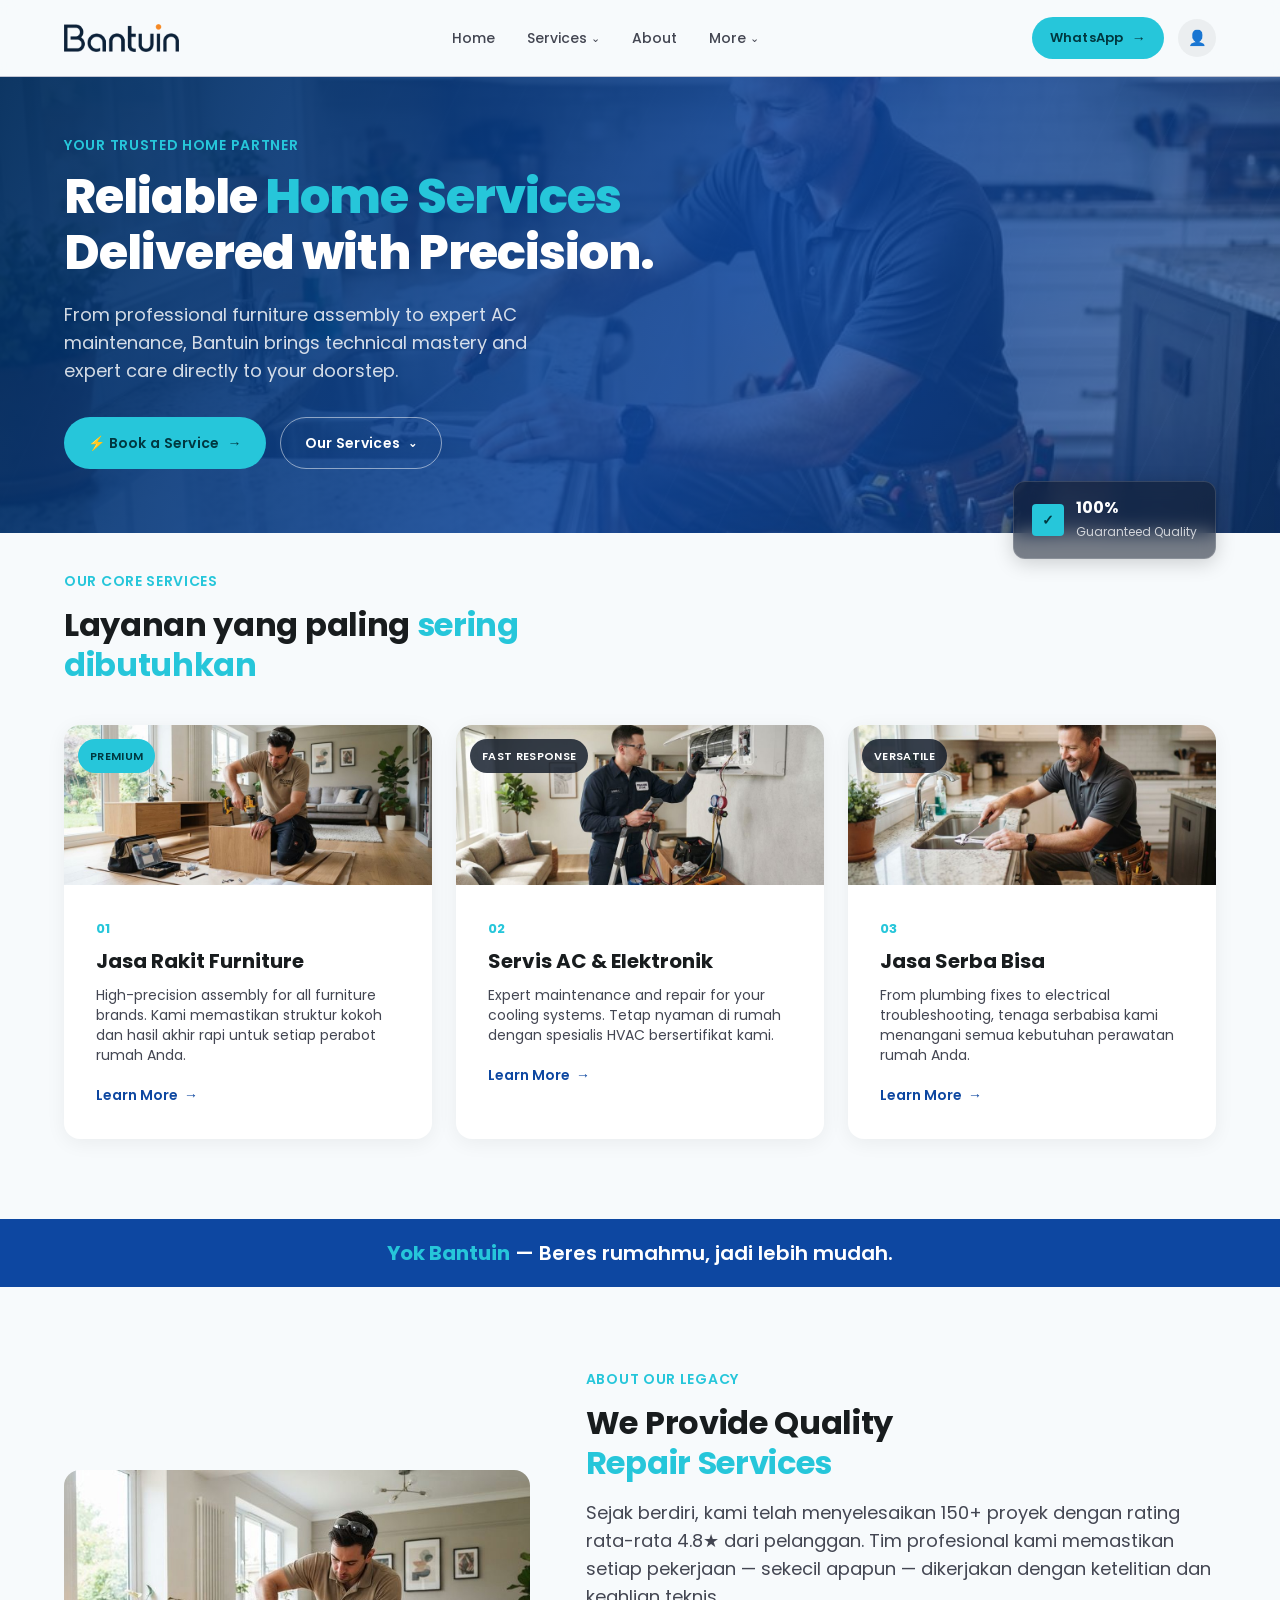
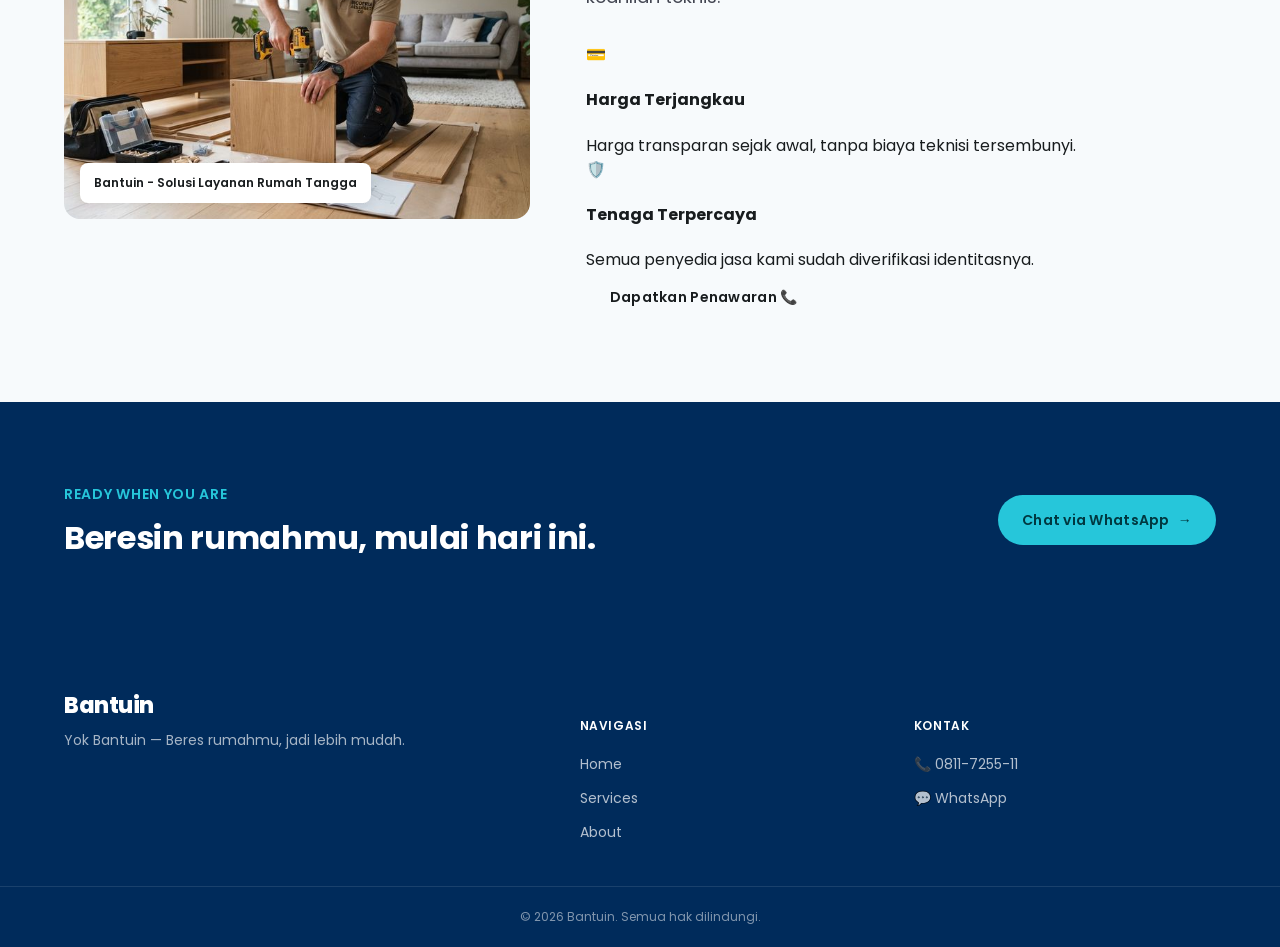
==== commit 7af29e40: "Add files via upload" ====
--- a/index.html
+++ b/index.html
@@ -134,31 +134,44 @@
   <section class="section about" id="about">
     <div class="container about-grid">
       <div class="about-media">
+        <div class="about-dots" aria-hidden="true"></div>
         <img src="images/rakit-furniture.jpg" alt="Teknisi Bantuin merakit furniture dengan teliti" class="about-photo" />
         <div class="about-caption">Bantuin - Solusi Layanan Rumah Tangga</div>
+        <div class="about-stat-badge">
+          <div class="about-stat-num">5+</div>
+          <div class="about-stat-label">Tahun<br />Pengalaman</div>
+        </div>
       </div>
       <div class="about-copy">
-        <span class="eyebrow">— About Our Legacy</span>
-        <h2 class="section-title">We Provide Quality <span class="accent">Repair Services</span></h2>
+        <span class="eyebrow"><span class="eyebrow-dash"></span> About Our Legacy</span>
+        <h2 class="section-title about-title">
+          We Provide Quality<br />
+          <span class="accent about-title-italic">Repair Services</span>
+        </h2>
         <p class="body-lg">
-          Sejak berdiri, kami berkomitmen menyelesaikan kebutuhan teknis rumah tangga
-          yang paling merepotkan. Tim profesional kami memastikan setiap pekerjaan —
+          Sejak berdiri, kami telah menyelesaikan 150+ proyek dengan rating rata-rata
+          4.8★ dari pelanggan. Tim profesional kami memastikan setiap pekerjaan —
           sekecil apapun — dikerjakan dengan ketelitian dan keahlian teknis.
         </p>
-        <div class="about-stats">
-          <div class="stat">
-            <div class="stat-num">150+</div>
-            <div class="stat-label">Proyek Selesai</div>
-          </div>
-          <div class="stat">
-            <div class="stat-num">8+</div>
-            <div class="stat-label">Tahun Pengalaman</div>
-          </div>
-          <div class="stat">
-            <div class="stat-num">4.8★</div>
-            <div class="stat-label">Rating Rata-rata</div>
-          </div>
-        </div>
+        <div class="feature-list">
+          <div class="feature-item">
+            <div class="feature-icon">💳</div>
+            <div>
+              <h4>Harga Terjangkau</h4>
+              <p>Harga transparan sejak awal, tanpa biaya teknisi tersembunyi.</p>
+            </div>
+          </div>
+          <div class="feature-item">
+            <div class="feature-icon">🛡️</div>
+            <div>
+              <h4>Tenaga Terpercaya</h4>
+              <p>Semua penyedia jasa kami sudah diverifikasi identitasnya.</p>
+            </div>
+          </div>
+        </div>
+        <a class="btn btn-dark" href="https://wa.me/62811725511?text=Halo%20Bantuin%2C%20saya%20mau%20tanya-tanya" target="_blank" rel="noopener">
+          Dapatkan Penawaran 📞
+        </a>
       </div>
     </div>
   </section>
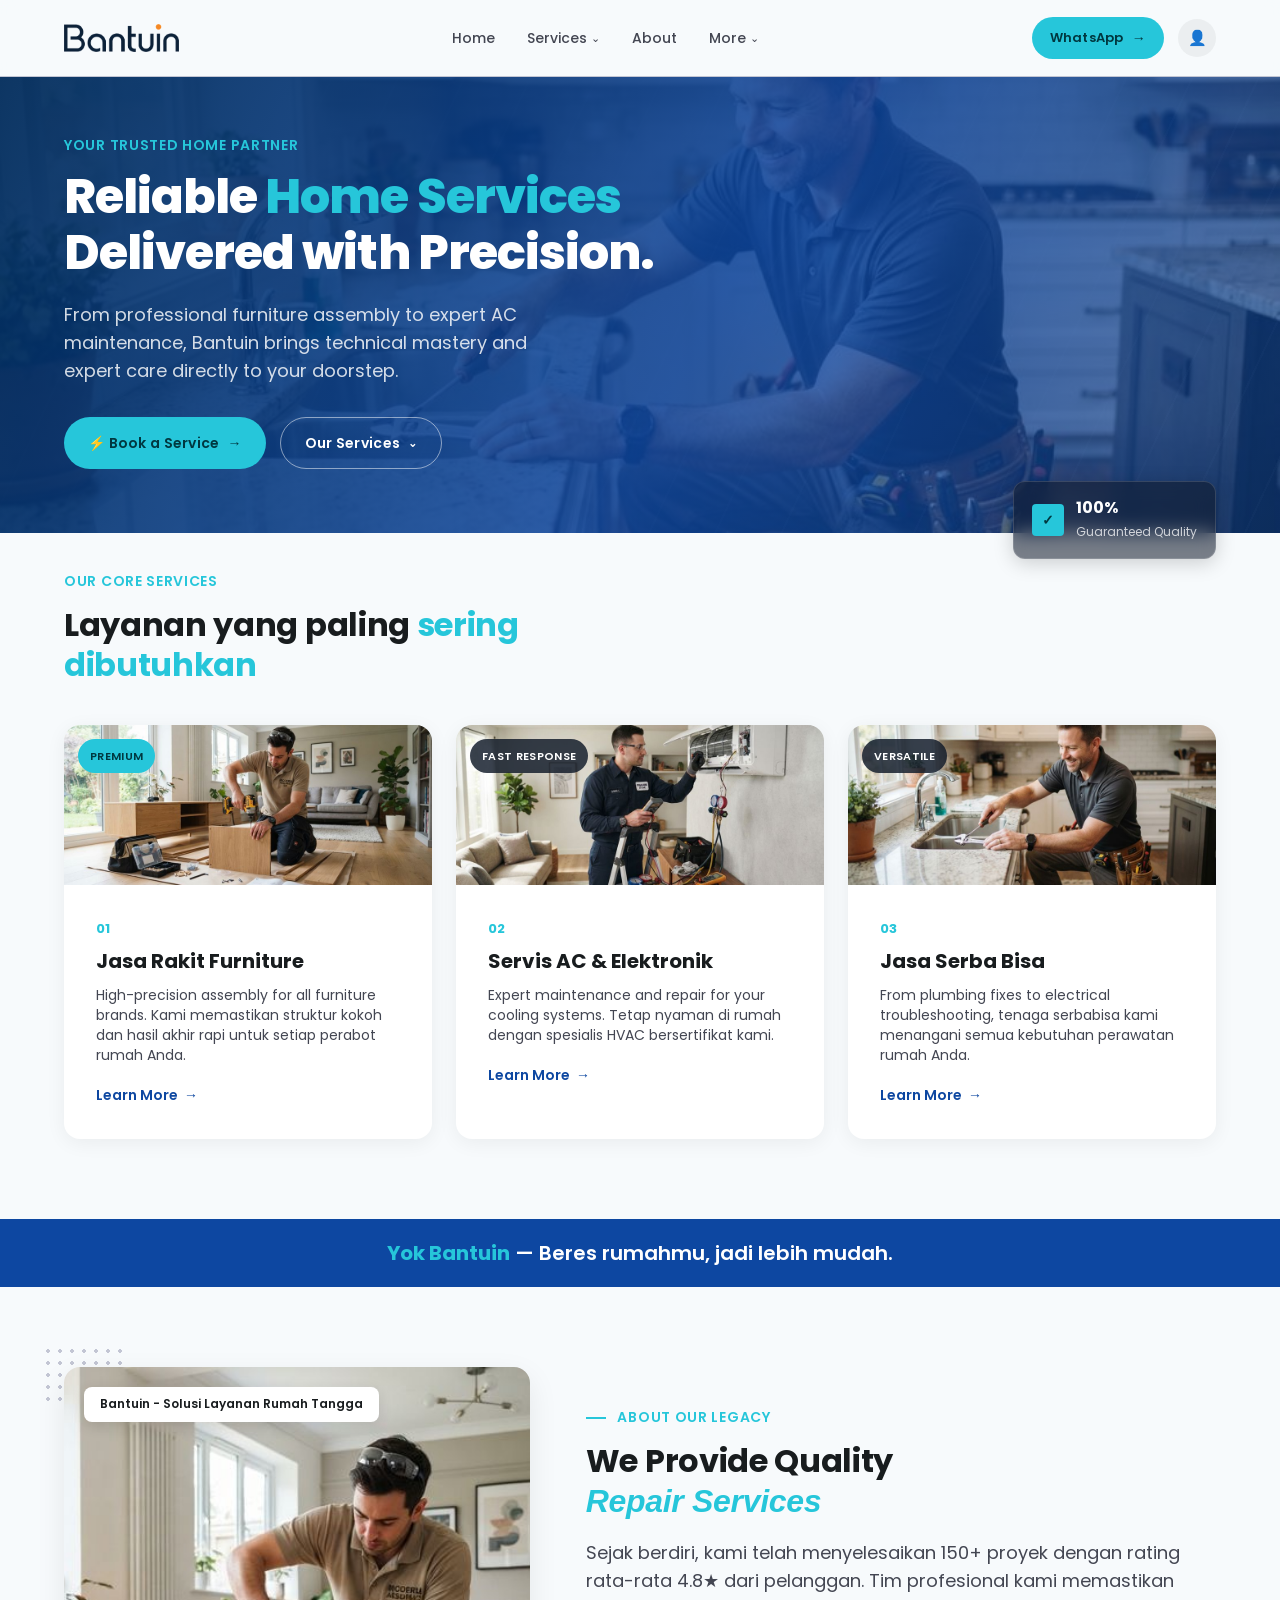
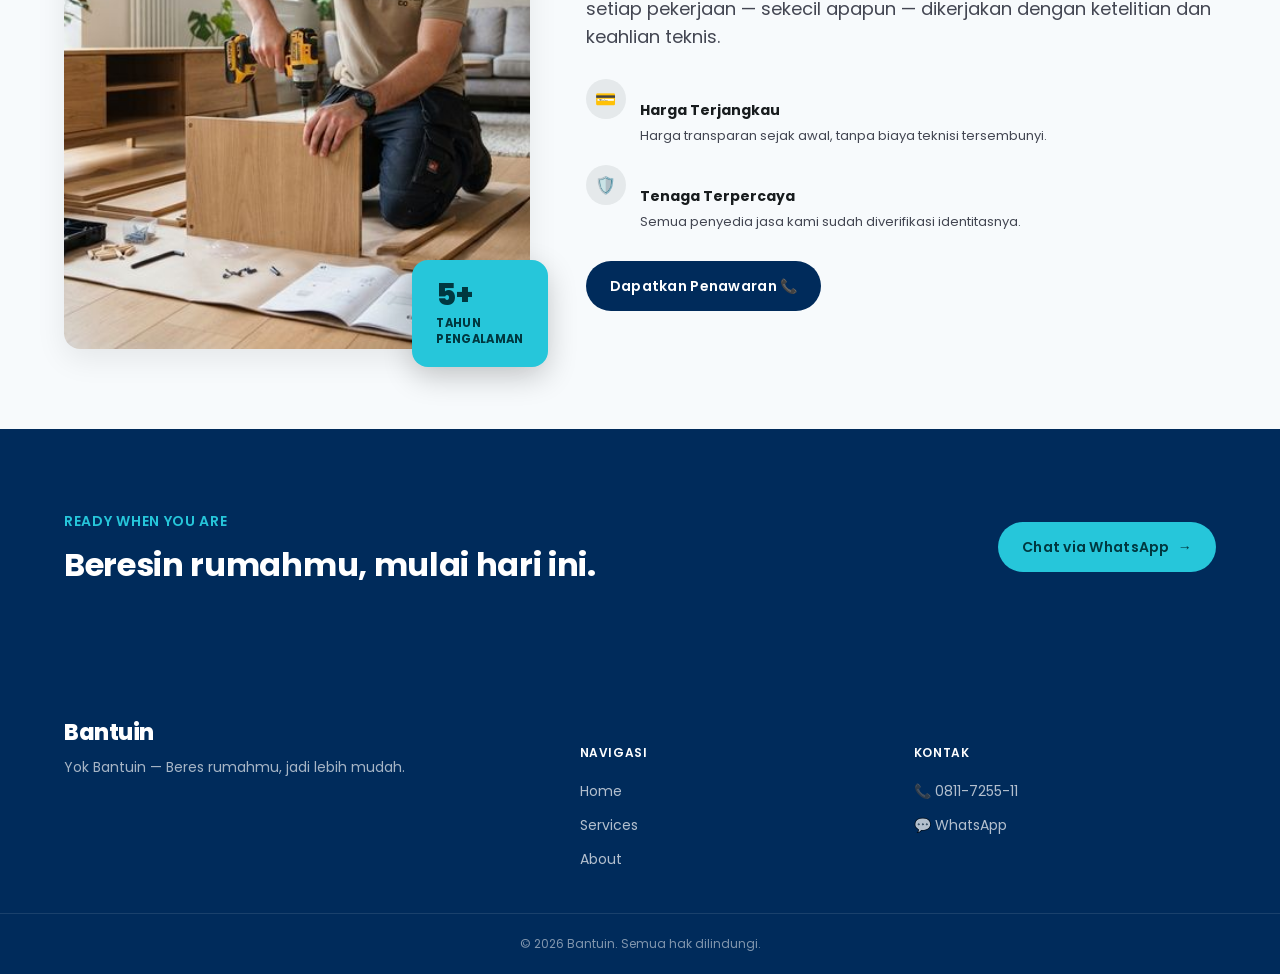
==== commit ea791e52: "Add files via upload" ====
--- a/index.html
+++ b/index.html
@@ -7,6 +7,13 @@
 <link rel="preconnect" href="https://fonts.googleapis.com" />
 <link rel="preconnect" href="https://fonts.gstatic.com" crossorigin />
 <link href="https://fonts.googleapis.com/css2?family=Poppins:wght@400;500;600;700;800&display=swap" rel="stylesheet" />
+<link rel="icon" type="image/x-icon" href="/favicon.ico" />
+<link rel="icon" type="image/png" sizes="16x16" href="/favicon-16x16.png" />
+<link rel="icon" type="image/png" sizes="32x32" href="/favicon-32x32.png" />
+<link rel="apple-touch-icon" sizes="180x180" href="/apple-touch-icon.png" />
+<link rel="icon" type="image/png" sizes="192x192" href="/android-chrome-192x192.png" />
+<link rel="icon" type="image/png" sizes="512x512" href="/android-chrome-512x512.png" />
+<link rel="manifest" href="/site.webmanifest" />
 <link rel="stylesheet" href="css/style.css" />
 </head>
 <body>
--- a/css/style.css
+++ b/css/style.css
@@ -389,45 +389,106 @@
 }
 .about-media {
   position: relative;
-  background: var(--surface-container-high);
+}
+.about-dots {
+  position: absolute;
+  top: -22px;
+  left: -22px;
+  width: 88px;
+  height: 56px;
+  background-image: radial-gradient(circle, var(--outline-variant) 1.6px, transparent 1.6px);
+  background-size: 12px 12px;
+  z-index: 0;
+}
+.about-photo {
+  position: relative;
+  z-index: 1;
+  width: 100%;
+  aspect-ratio: 4 / 5;
+  object-fit: cover;
   border-radius: var(--radius-lg);
-  aspect-ratio: 4 / 3;
-  overflow: hidden;
-}
-.about-photo {
-  width: 100%;
-  height: 100%;
-  object-fit: cover;
   display: block;
+  box-shadow: 0 10px 30px rgba(0,0,0,0.08);
 }
 .about-caption {
   position: absolute;
-  left: 16px; bottom: 16px;
+  z-index: 2;
+  left: 20px; top: 20px;
   background: var(--surface-container-lowest);
-  padding: 8px 14px;
+  padding: 9px 16px;
   border-radius: var(--radius);
   font-size: 12px;
   font-weight: 600;
-  color: var(--on-surface);
-  box-shadow: 0 2px 10px rgba(0,0,0,0.08);
+  box-shadow: 0 4px 14px rgba(0,0,0,0.12);
+  max-width: 75%;
+  line-height: 1.4;
+}
+.about-stat-badge {
+  position: absolute;
+  z-index: 2;
+  right: -18px;
+  bottom: -18px;
+  background: var(--secondary);
+  color: var(--on-secondary);
+  border-radius: var(--radius-lg);
+  padding: 20px 24px;
+  box-shadow: 0 10px 30px rgba(0,0,0,0.2);
+}
+.about-stat-num {
+  font-family: "Poppins", sans-serif;
+  font-size: 30px;
+  font-weight: 800;
+  line-height: 1;
+  margin-bottom: 6px;
+}
+.about-stat-label {
+  font-size: 11.5px;
+  font-weight: 700;
+  text-transform: uppercase;
+  letter-spacing: 0.03em;
+  line-height: 1.35;
 }
 .about-copy .body-lg {
   font-size: 18px;
   line-height: 28px;
   color: var(--on-surface-variant);
-  margin-bottom: 32px;
-}
-.about-stats {
-  display: flex;
-  gap: 40px;
-}
-.stat-num {
-  font-family: "Poppins", sans-serif;
-  font-size: 28px;
-  font-weight: 800;
-  color: var(--primary);
-}
-.stat-label { font-size: 13px; color: var(--on-surface-variant); margin-top: 4px; }
+  margin-bottom: 28px;
+}
+.eyebrow-dash {
+  display: inline-block;
+  width: 20px;
+  height: 2px;
+  background: var(--secondary);
+  margin-right: 8px;
+  vertical-align: middle;
+}
+.about-title { margin-bottom: 18px; }
+.about-title-italic { font-style: italic; }
+
+.feature-list {
+  display: flex;
+  flex-direction: column;
+  gap: 20px;
+  margin-bottom: 30px;
+}
+.feature-item {
+  display: flex;
+  gap: 14px;
+  align-items: flex-start;
+}
+.feature-icon {
+  width: 40px; height: 40px;
+  border-radius: 50%;
+  background: var(--surface-container-high);
+  display: flex; align-items: center; justify-content: center;
+  font-size: 17px;
+  flex-shrink: 0;
+}
+.feature-item h4 { font-size: 14px; font-weight: 700; margin-bottom: 4px; color: var(--on-surface); }
+.feature-item p { font-size: 13px; color: var(--on-surface-variant); line-height: 1.5; margin: 0; }
+
+.btn-dark { background: var(--tertiary); color: #fff; }
+.btn-dark:hover { background: var(--primary-dark); }
 
 /* ---------- CTA final ---------- */
 .cta-final { background: var(--tertiary); }
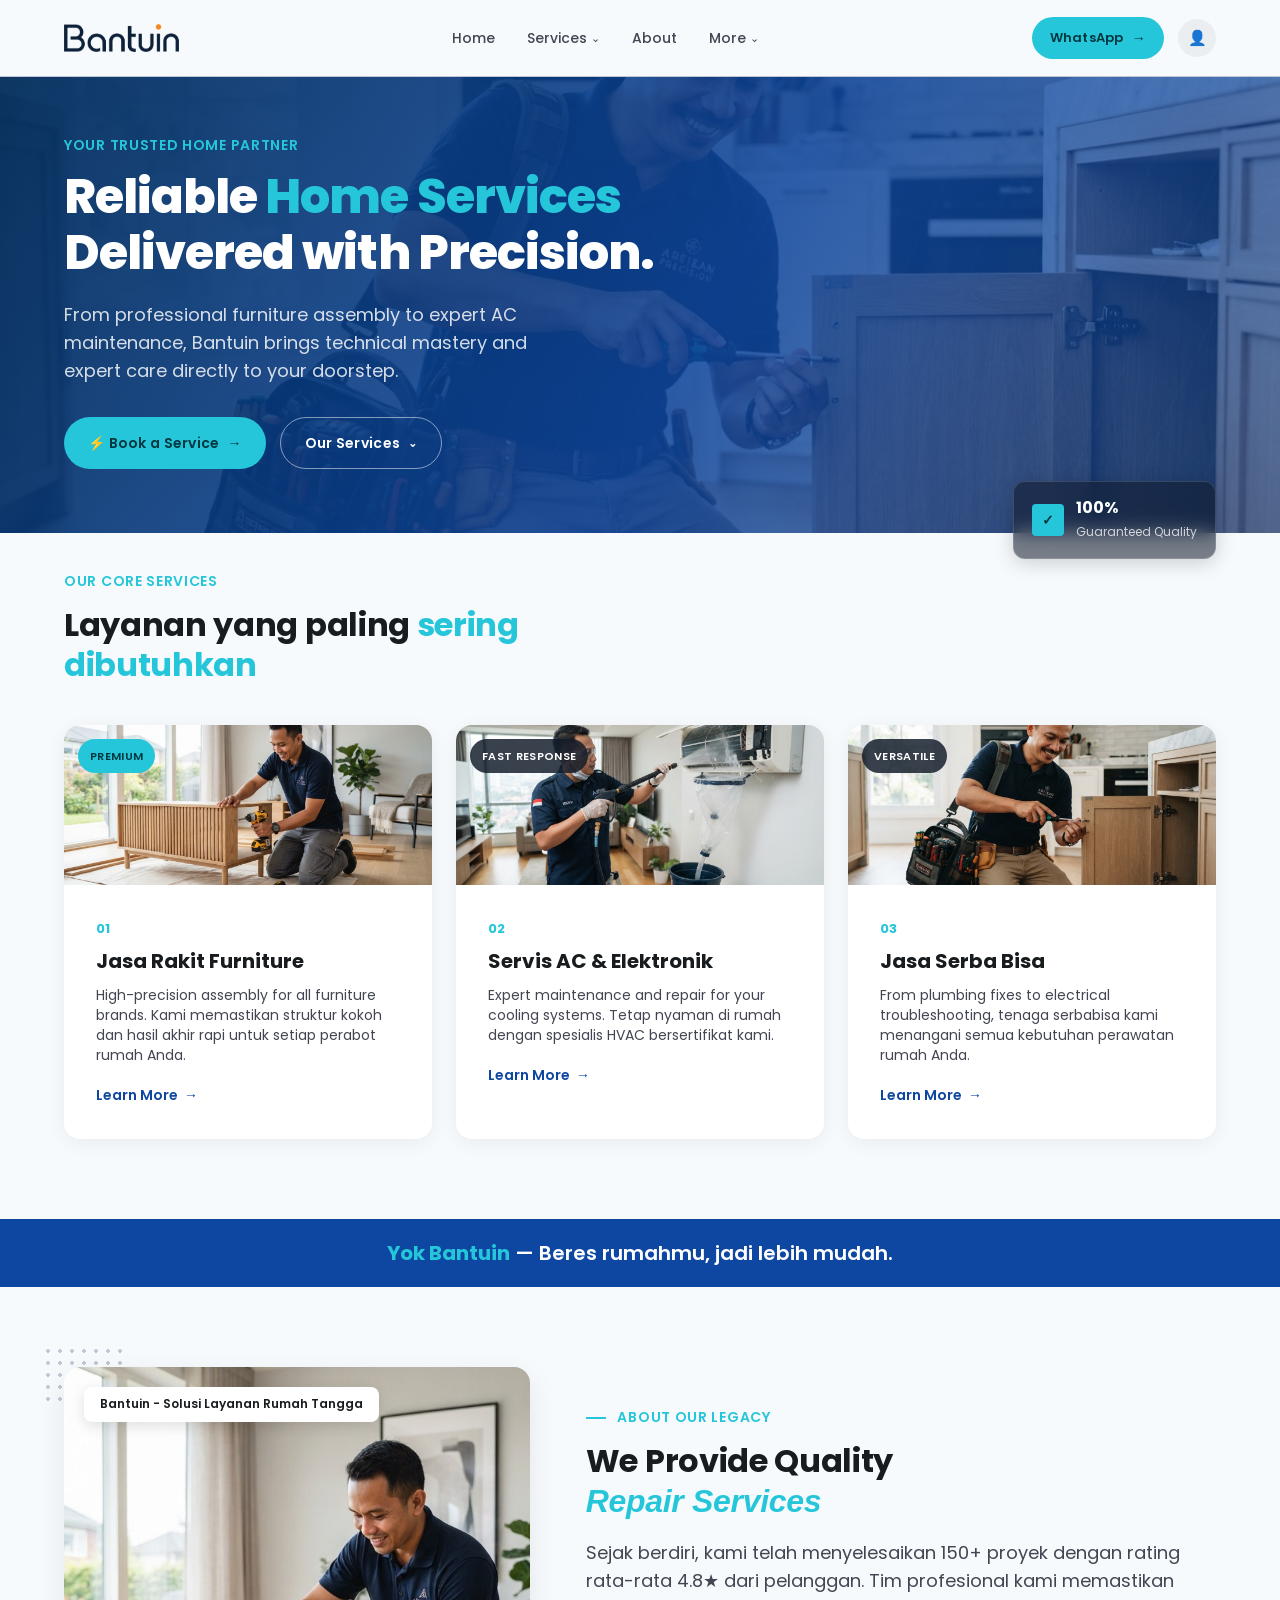
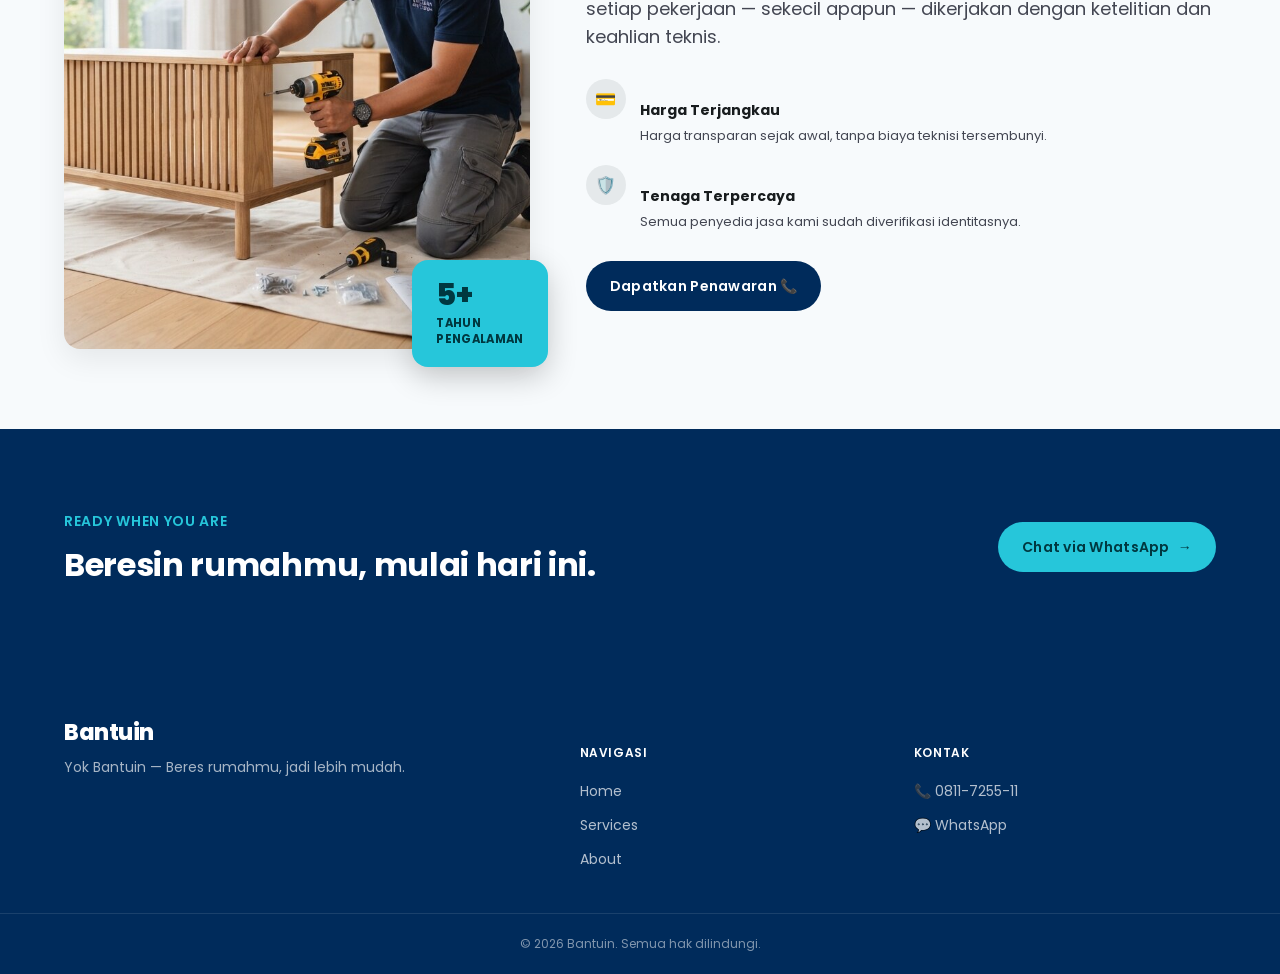
==== commit 39ce8bec: "Add files via upload" ====
--- a/index.html
+++ b/index.html
@@ -4,6 +4,7 @@
 <meta charset="UTF-8" />
 <meta name="viewport" content="width=device-width, initial-scale=1.0" />
 <title>Bantuin — Reliable Home Services, Delivered with Precision</title>
+<meta name="description" content="Bantuin - jasa rakit furniture, servis AC, dan handyman serba bisa di BSD & Tangerang. Harga transparan, teknisi berpengalaman & terverifikasi. Booking via WhatsApp." />
 <link rel="preconnect" href="https://fonts.googleapis.com" />
 <link rel="preconnect" href="https://fonts.gstatic.com" crossorigin />
 <link href="https://fonts.googleapis.com/css2?family=Poppins:wght@400;500;600;700;800&display=swap" rel="stylesheet" />
--- a/css/style.css
+++ b/css/style.css
@@ -643,9 +643,20 @@
   background: var(--surface-container-lowest);
   border: 1px solid var(--outline-variant);
   border-radius: var(--radius-md);
-  padding: 20px;
-}
-.subservice-icon { font-size: 26px; margin-bottom: 10px; }
+  overflow: hidden;
+}
+.subservice-photo {
+  width: 100%;
+  aspect-ratio: 4 / 3;
+  background: var(--surface-container-low);
+  display: flex;
+  align-items: center;
+  justify-content: center;
+  overflow: hidden;
+}
+.subservice-photo img { width: 100%; height: 100%; object-fit: cover; display: block; }
+.subservice-photo img.icon-fit { object-fit: contain; padding: 24px; }
+.subservice-card-body { padding: 16px 18px 20px; }
 .subservice-card h4 { font-size: 15px; font-weight: 700; margin-bottom: 6px; color: var(--on-surface); }
 .subservice-card p { font-size: 12.5px; color: var(--on-surface-variant); line-height: 1.5; margin-bottom: 10px; }
 .subservice-price { font-size: 13px; font-weight: 700; color: var(--primary); }
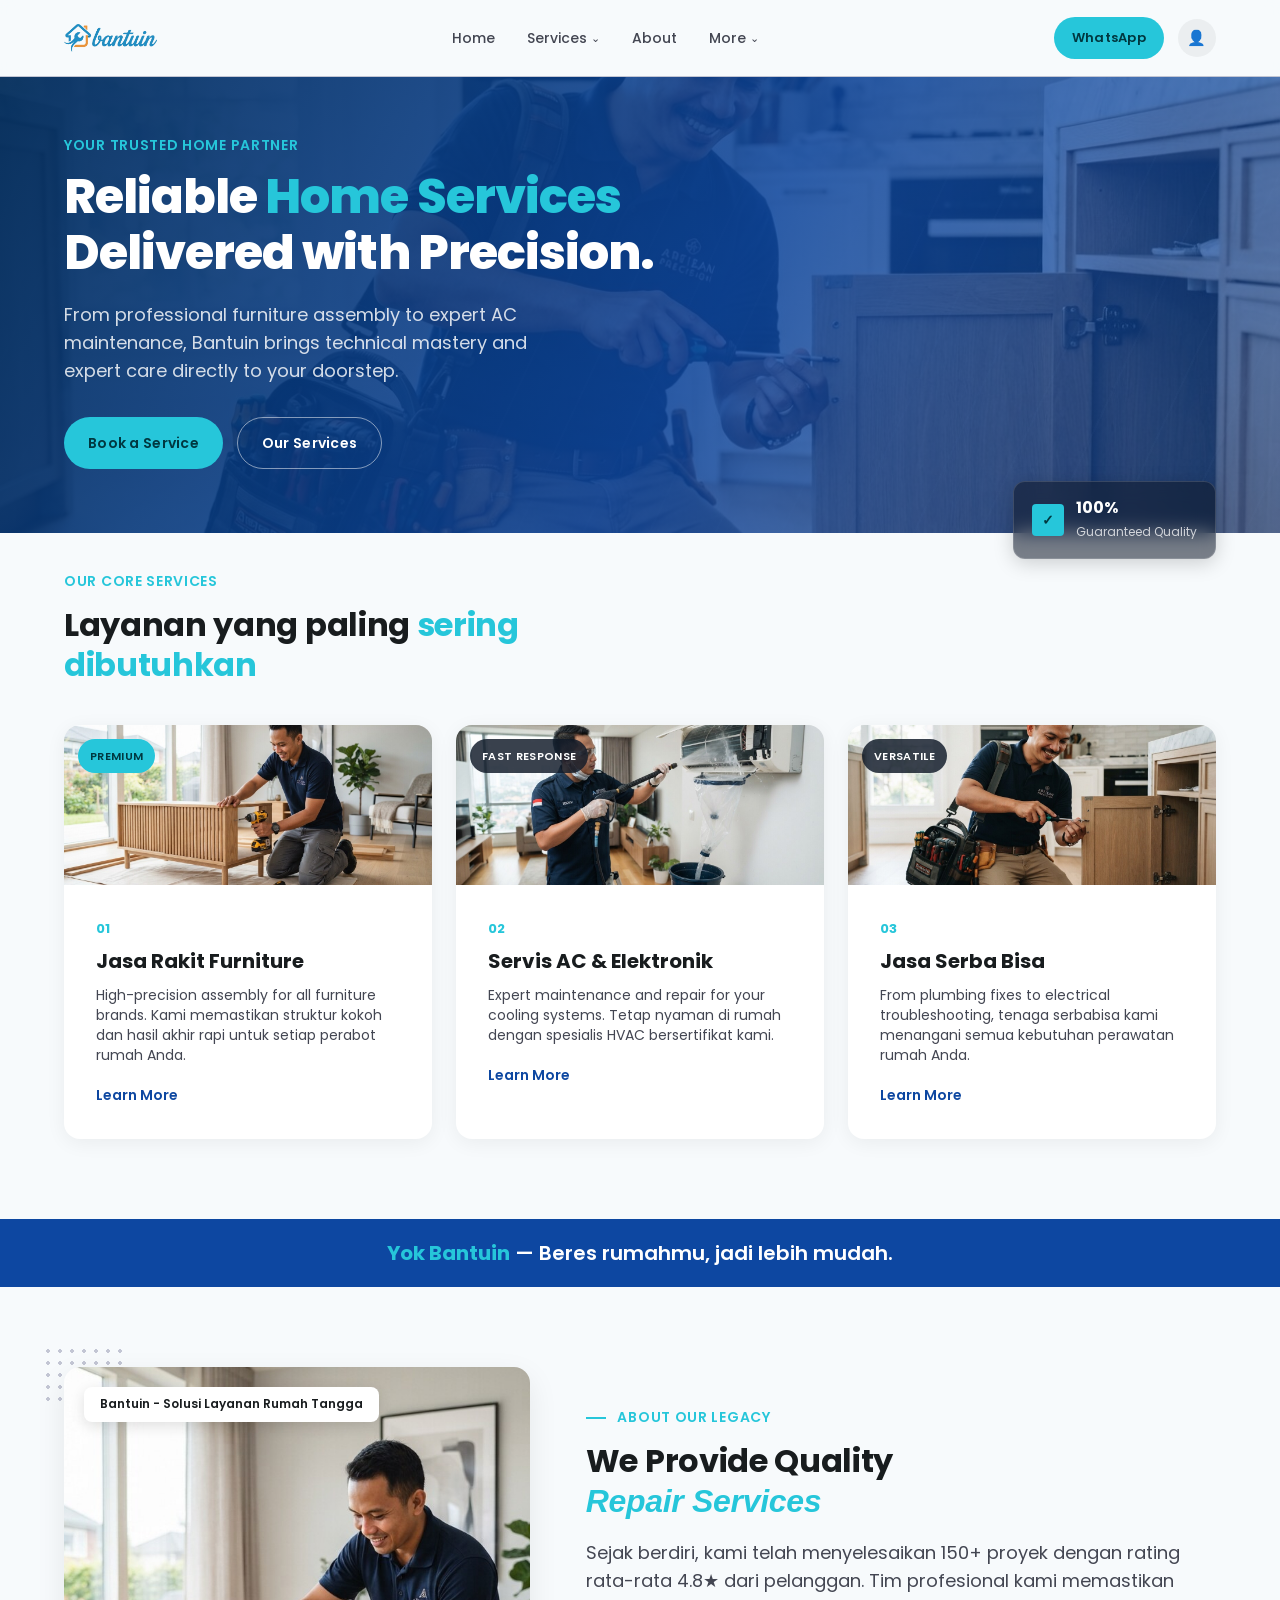
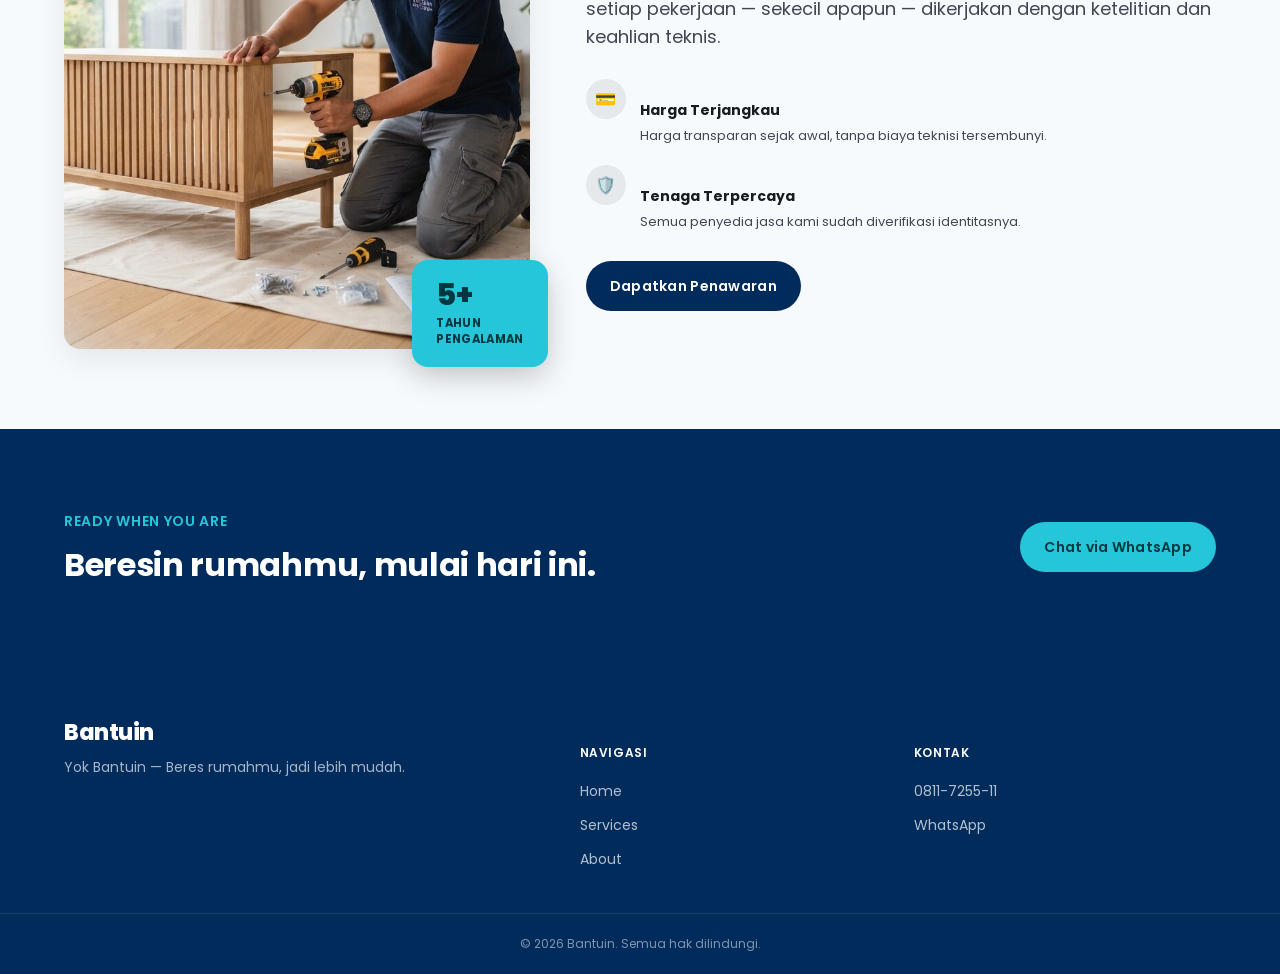
==== commit b8a921d7: "Add files via upload" ====
--- a/index.html
+++ b/index.html
@@ -2,6 +2,7 @@
 <html lang="id">
 <head>
 <meta charset="UTF-8" />
+<meta name="google-site-verification" content="ozTTkpr_gY9t38rBK1VGqjnLf-xlCZxVvriw3OJmGcU" />
 <meta name="viewport" content="width=device-width, initial-scale=1.0" />
 <title>Bantuin — Reliable Home Services, Delivered with Precision</title>
 <meta name="description" content="Bantuin - jasa rakit furniture, servis AC, dan handyman serba bisa di BSD & Tangerang. Harga transparan, teknisi berpengalaman & terverifikasi. Booking via WhatsApp." />
@@ -39,7 +40,7 @@
     </nav>
     <div class="header-actions">
       <a class="btn btn-wa" href="https://wa.me/62811725511" target="_blank" rel="noopener">
-        WhatsApp <span class="arrow">→</span>
+        WhatsApp
       </a>
       <a class="icon-btn" href="#" aria-label="Akun">👤</a>
     </div>
@@ -65,8 +66,8 @@
           brings technical mastery and expert care directly to your doorstep.
         </p>
         <div class="hero-actions">
-          <a class="btn btn-primary" href="#services">⚡ Book a Service <span class="arrow">→</span></a>
-          <a class="btn btn-outline-light" href="#services">Our Services <span class="chev">⌄</span></a>
+          <a class="btn btn-primary" href="#services">Book a Service</a>
+          <a class="btn btn-outline-light" href="#services">Our Services</a>
         </div>
       </div>
     </div>
@@ -97,7 +98,7 @@
             <div class="card-num">01</div>
             <h3>Jasa Rakit Furniture</h3>
             <p>High-precision assembly for all furniture brands. Kami memastikan struktur kokoh dan hasil akhir rapi untuk setiap perabot rumah Anda.</p>
-            <a class="learn-more" href="jasa-rakit.html">Learn More <span class="arrow">→</span></a>
+            <a class="learn-more" href="jasa-rakit.html">Learn More</a>
           </div>
         </article>
 
@@ -111,7 +112,7 @@
             <div class="card-num">02</div>
             <h3>Servis AC &amp; Elektronik</h3>
             <p>Expert maintenance and repair for your cooling systems. Tetap nyaman di rumah dengan spesialis HVAC bersertifikat kami.</p>
-            <a class="learn-more" href="servis-ac.html">Learn More <span class="arrow">→</span></a>
+            <a class="learn-more" href="servis-ac.html">Learn More</a>
           </div>
         </article>
 
@@ -125,7 +126,7 @@
             <div class="card-num">03</div>
             <h3>Jasa Serba Bisa</h3>
             <p>From plumbing fixes to electrical troubleshooting, tenaga serbabisa kami menangani semua kebutuhan perawatan rumah Anda.</p>
-            <a class="learn-more" href="serba-bisa.html">Learn More <span class="arrow">→</span></a>
+            <a class="learn-more" href="serba-bisa.html">Learn More</a>
           </div>
         </article>
 
@@ -178,7 +179,7 @@
           </div>
         </div>
         <a class="btn btn-dark" href="https://wa.me/62811725511?text=Halo%20Bantuin%2C%20saya%20mau%20tanya-tanya" target="_blank" rel="noopener">
-          Dapatkan Penawaran 📞
+          Dapatkan Penawaran
         </a>
       </div>
     </div>
@@ -191,7 +192,7 @@
         <h2 class="section-title cta-final-title">Beresin rumahmu, mulai hari ini.</h2>
       </div>
       <a class="btn btn-primary" href="https://wa.me/62811725511" target="_blank" rel="noopener">
-        Chat via WhatsApp <span class="arrow">→</span>
+        Chat via WhatsApp
       </a>
     </div>
   </section>
@@ -212,8 +213,8 @@
     </div>
     <div class="footer-col">
       <h5>Kontak</h5>
-      <a href="tel:+62811725511">📞 0811-7255-11</a>
-      <a href="https://wa.me/62811725511">💬 WhatsApp</a>
+      <a href="tel:+62811725511">0811-7255-11</a>
+      <a href="https://wa.me/62811725511">WhatsApp</a>
     </div>
   </div>
   <div class="footer-bottom">© 2026 Bantuin. Semua hak dilindungi.</div>
